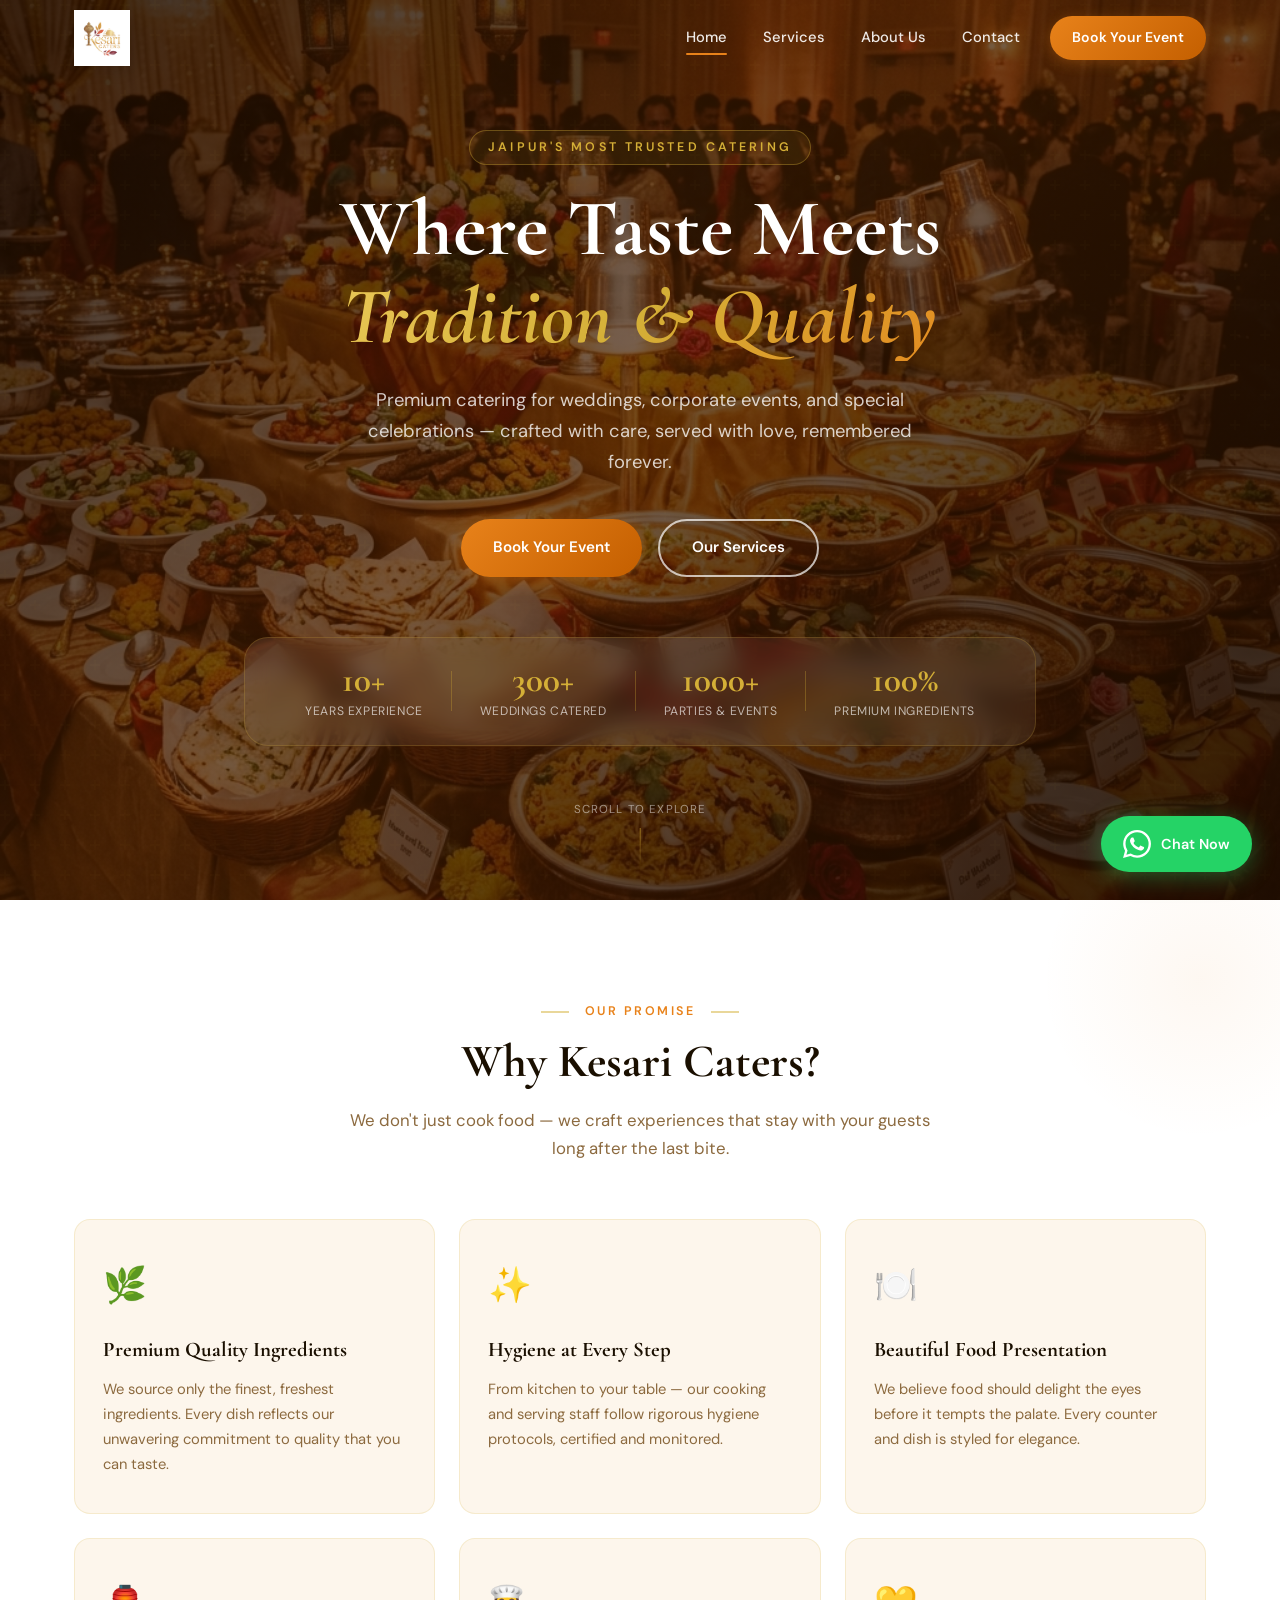
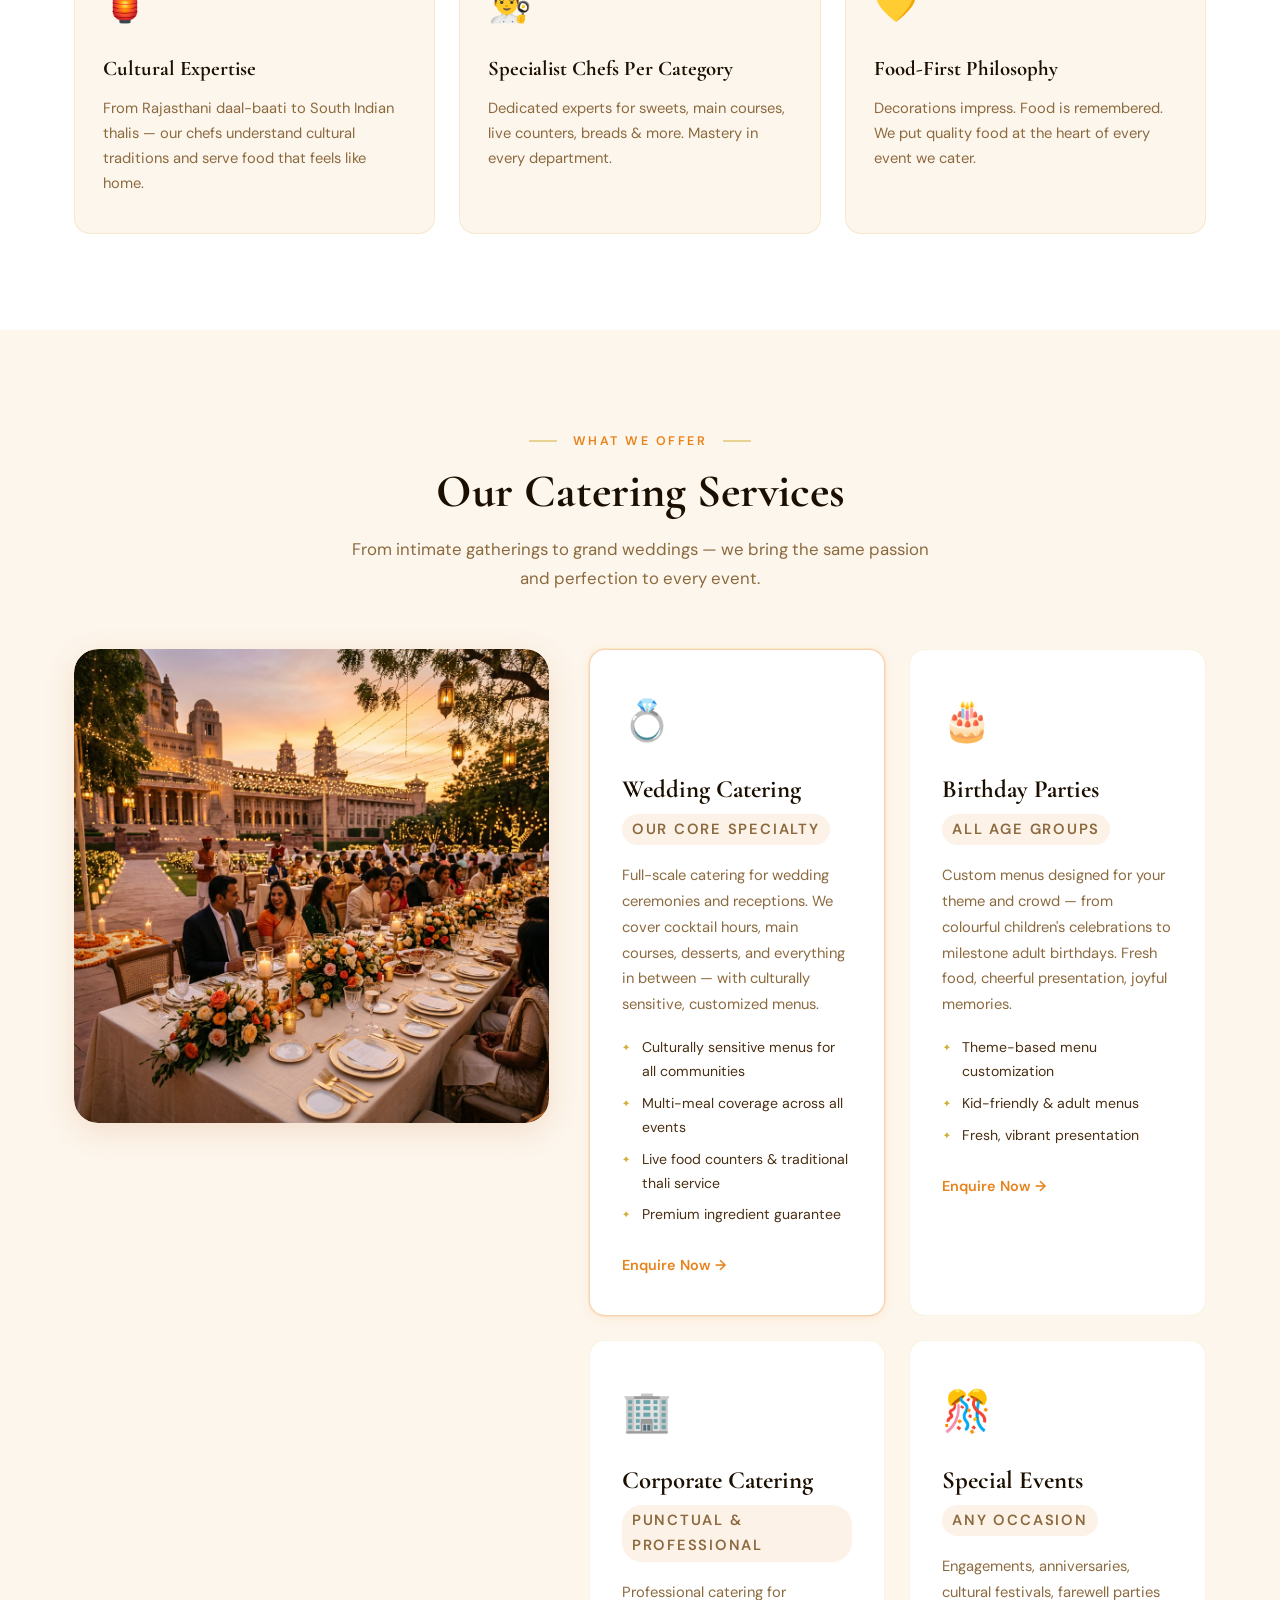
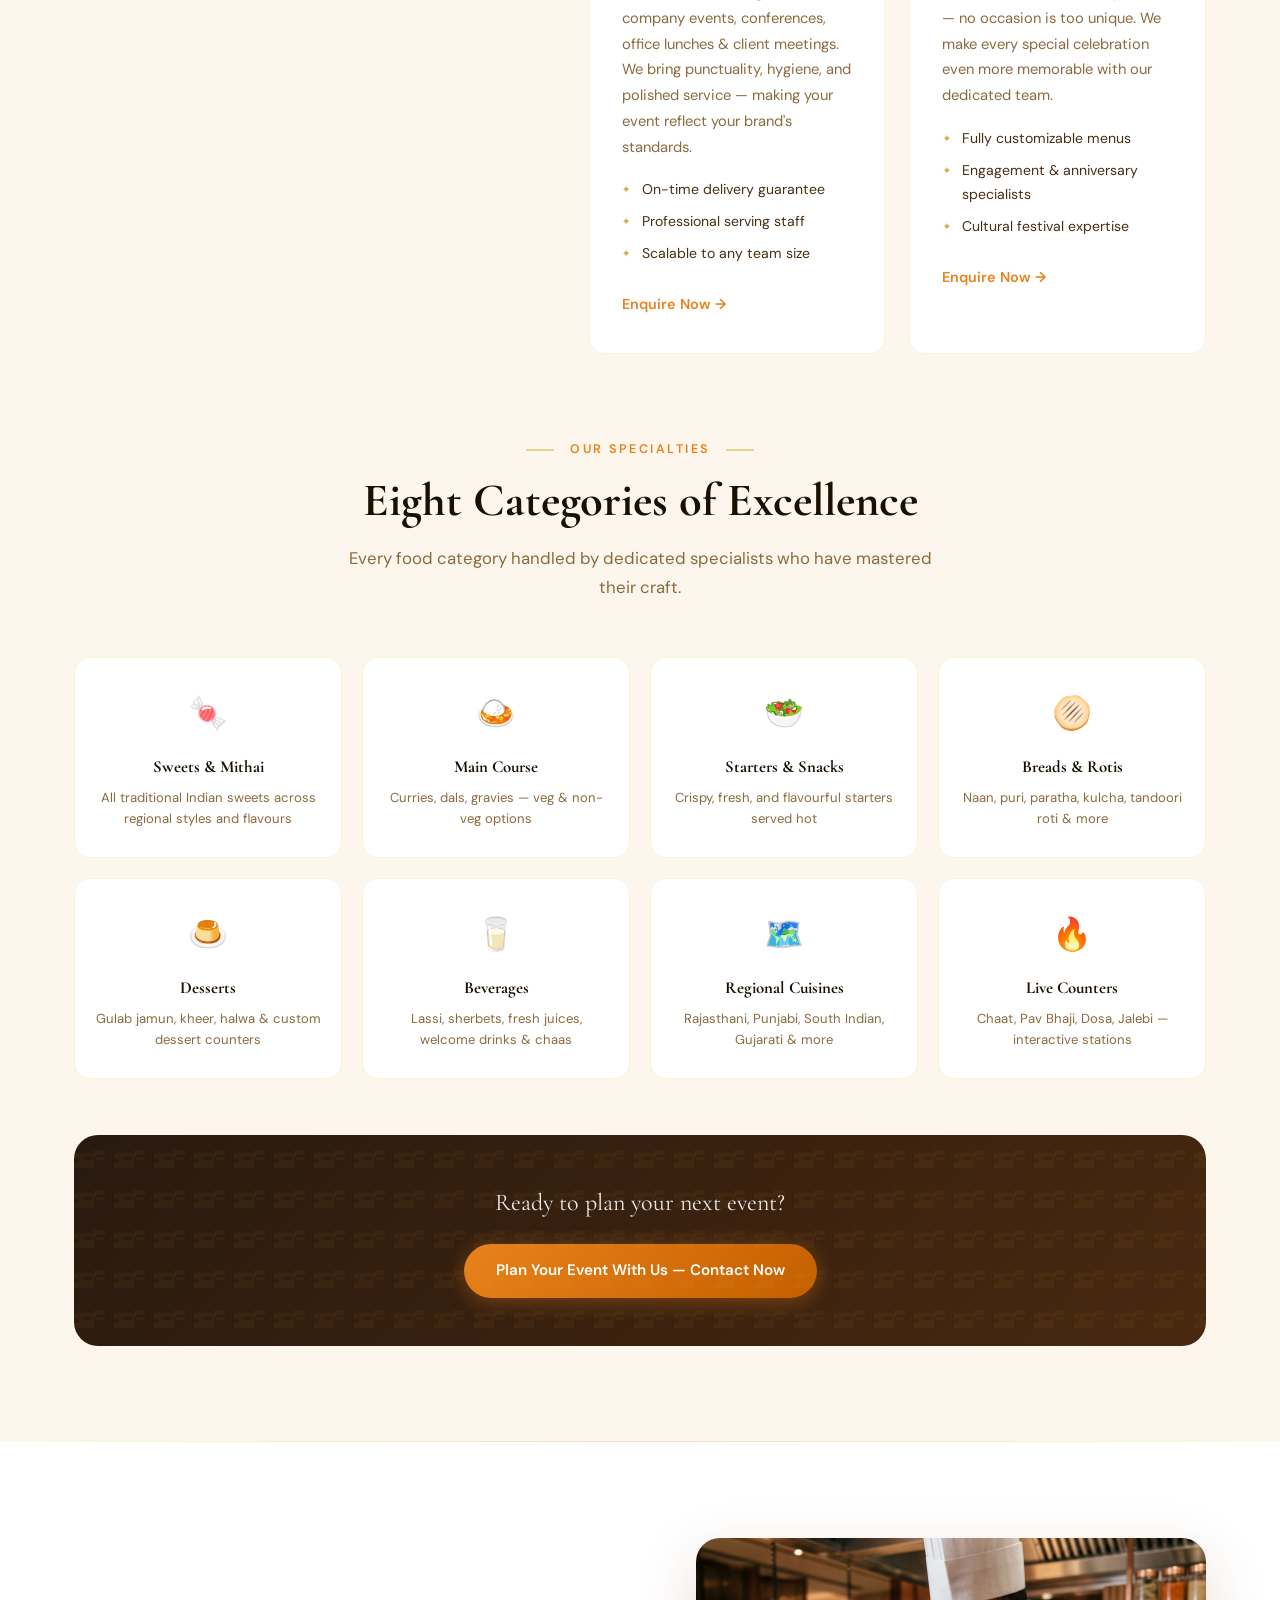
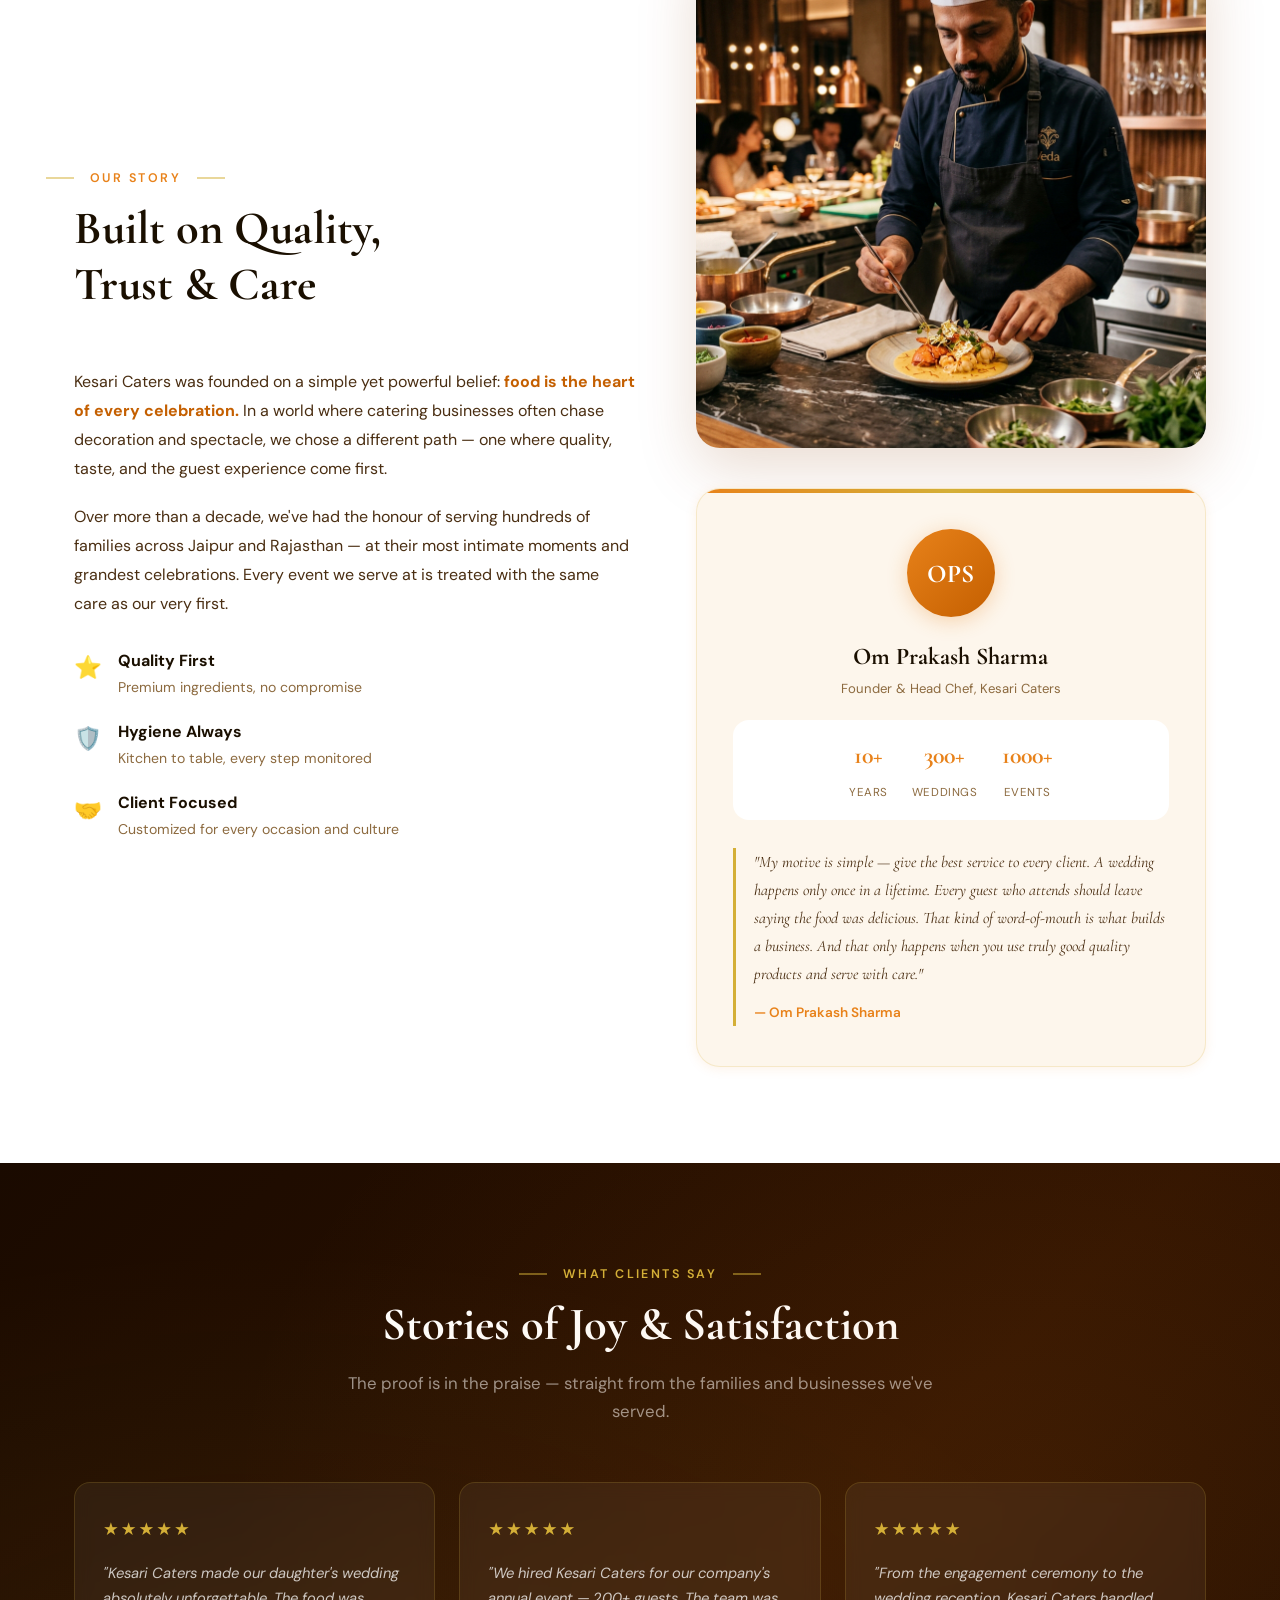
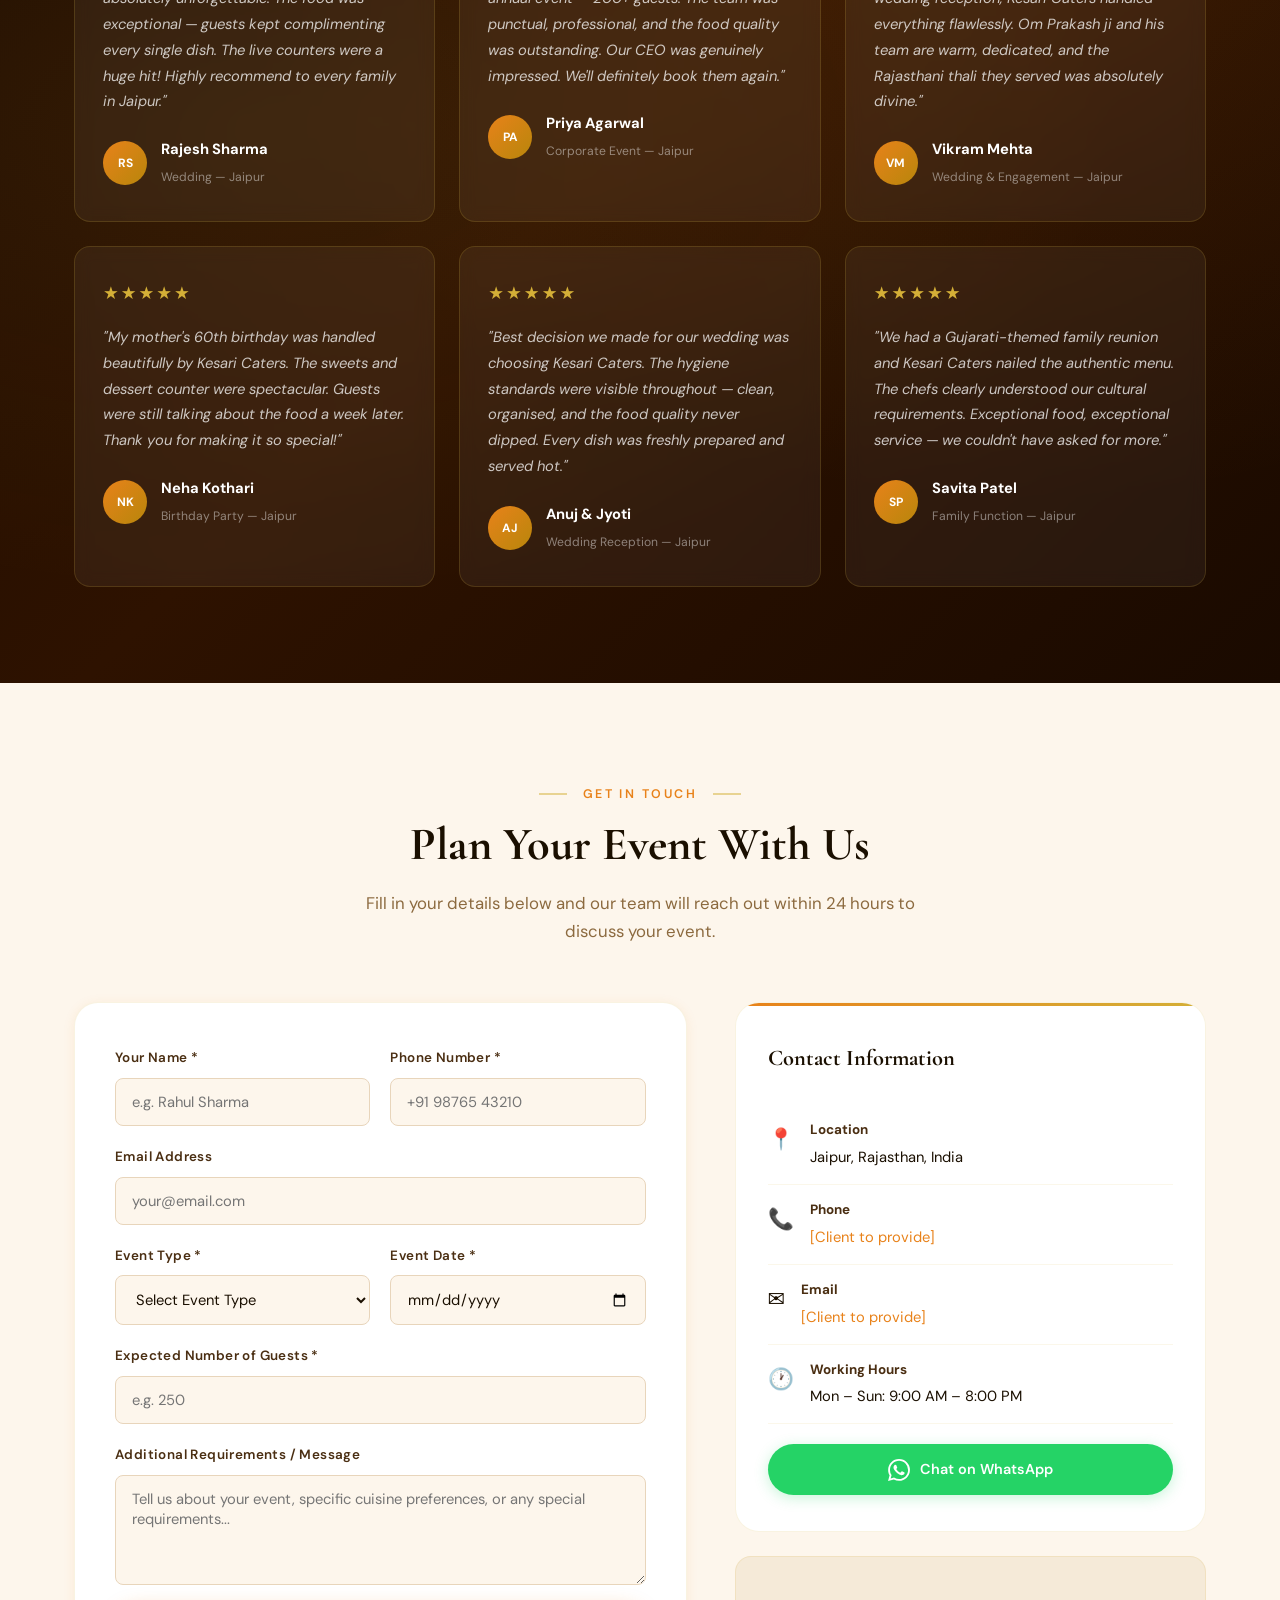
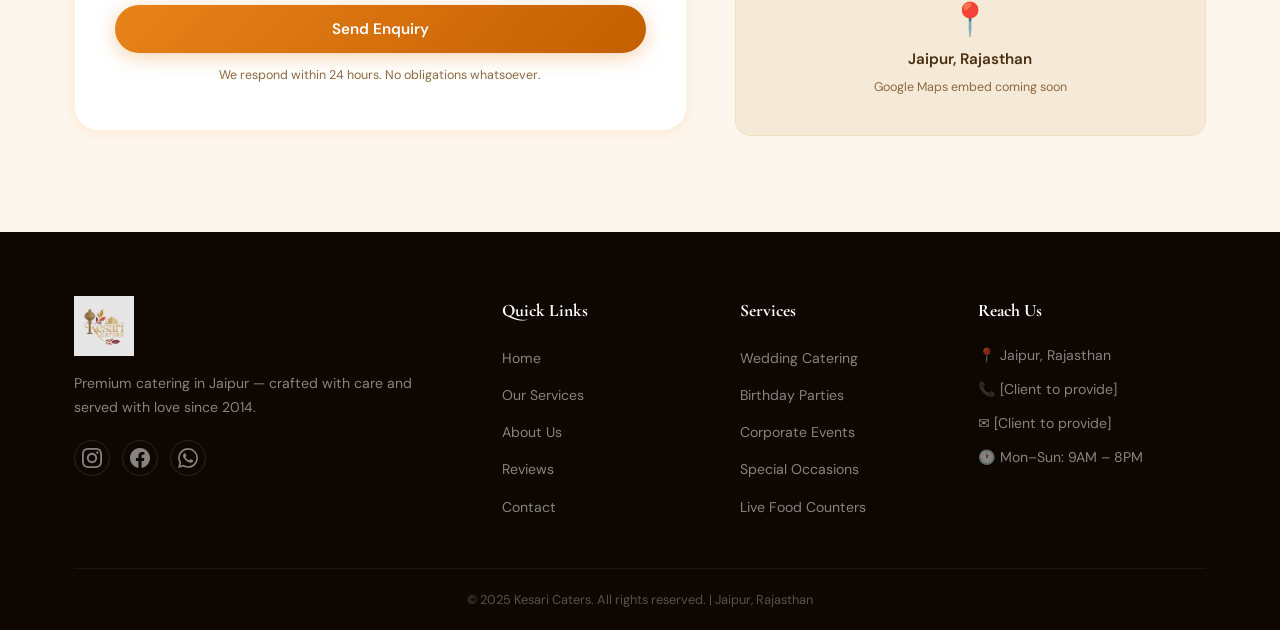
==== index.html @ 364f1389 "Initial commit of Kesari Caters website" ====
<!DOCTYPE html>
<html lang="en">
<head>
  <meta charset="UTF-8" />
  <meta name="viewport" content="width=device-width, initial-scale=1.0" />
  <title>Kesari Caters | Premium Catering in Jaipur, Rajasthan</title>
  <meta name="description" content="Kesari Caters is Jaipur's premier catering service for weddings, corporate events, birthday parties & special occasions. 10+ years, 300+ weddings, 1000+ events." />
  <meta name="keywords" content="catering Jaipur, wedding catering Jaipur, Kesari Caters, Rajasthan caterers, event catering, birthday party catering" />
  <link rel="preconnect" href="https://fonts.googleapis.com" />
  <link rel="preconnect" href="https://fonts.gstatic.com" crossorigin />
  <link href="https://fonts.googleapis.com/css2?family=Cormorant+Garamond:ital,wght@0,400;0,500;0,600;0,700;1,400;1,600&family=DM+Sans:wght@300;400;500;600&display=swap" rel="stylesheet" />
  <link rel="stylesheet" href="style.css" />
</head>
<body>

  <!-- ===== NAVBAR ===== -->
  <header class="navbar" id="navbar">
    <div class="nav-container">
      <a href="#home" class="nav-logo">
        <img src="logo.jpeg" alt="Kesari Caters Logo" class="logo-img" />
      </a>
      <nav class="nav-links" id="nav-links">
        <a href="#home" class="nav-link active">Home</a>
        <a href="#services" class="nav-link">Services</a>
        <a href="#about" class="nav-link">About Us</a>
        <a href="#contact" class="nav-link">Contact</a>
        <a href="#contact" class="nav-cta-btn">Book Your Event</a>
      </nav>
      <button class="hamburger" id="hamburger" aria-label="Toggle menu">
        <span></span><span></span><span></span>
      </button>
    </div>
  </header>

  <!-- ===== HERO SECTION ===== -->
  <section class="hero" id="home">
    <div class="hero-bg-overlay"></div>
    <div class="hero-particles" id="particles"></div>
    <div class="hero-content">
      <p class="hero-pre-title">Jaipur's Most Trusted Catering</p>
      <h1 class="hero-title">Where Taste Meets<br /><em>Tradition & Quality</em></h1>
      <p class="hero-subtitle">
        Premium catering for weddings, corporate events, and special celebrations —
        crafted with care, served with love, remembered forever.
      </p>
      <div class="hero-actions">
        <a href="#contact" class="btn btn-primary" id="hero-book-btn">Book Your Event</a>
        <a href="#services" class="btn btn-secondary" id="hero-services-btn">Our Services</a>
      </div>
      <div class="hero-stats">
        <div class="stat-item">
          <span class="stat-number">10+</span>
          <span class="stat-label">Years Experience</span>
        </div>
        <div class="stat-divider"></div>
        <div class="stat-item">
          <span class="stat-number">300+</span>
          <span class="stat-label">Weddings Catered</span>
        </div>
        <div class="stat-divider"></div>
        <div class="stat-item">
          <span class="stat-number">1000+</span>
          <span class="stat-label">Parties & Events</span>
        </div>
        <div class="stat-divider"></div>
        <div class="stat-item">
          <span class="stat-number">100%</span>
          <span class="stat-label">Premium Ingredients</span>
        </div>
      </div>
    </div>
    <div class="hero-scroll-indicator">
      <span>Scroll to explore</span>
      <div class="scroll-line"></div>
    </div>
  </section>

  <!-- ===== WHY CHOOSE US ===== -->
  <section class="why-us section-padding" id="why-us">
    <div class="container">
      <div class="section-header">
        <p class="section-pre-label">Our Promise</p>
        <h2 class="section-title">Why Kesari Caters?</h2>
        <p class="section-subtitle">We don't just cook food — we craft experiences that stay with your guests long after the last bite.</p>
      </div>
      <div class="why-grid">
        <div class="why-card" data-delay="0">
          <div class="why-icon">🌿</div>
          <h3>Premium Quality Ingredients</h3>
          <p>We source only the finest, freshest ingredients. Every dish reflects our unwavering commitment to quality that you can taste.</p>
        </div>
        <div class="why-card" data-delay="100">
          <div class="why-icon">✨</div>
          <h3>Hygiene at Every Step</h3>
          <p>From kitchen to your table — our cooking and serving staff follow rigorous hygiene protocols, certified and monitored.</p>
        </div>
        <div class="why-card" data-delay="200">
          <div class="why-icon">🍽️</div>
          <h3>Beautiful Food Presentation</h3>
          <p>We believe food should delight the eyes before it tempts the palate. Every counter and dish is styled for elegance.</p>
        </div>
        <div class="why-card" data-delay="300">
          <div class="why-icon">🏮</div>
          <h3>Cultural Expertise</h3>
          <p>From Rajasthani daal-baati to South Indian thalis — our chefs understand cultural traditions and serve food that feels like home.</p>
        </div>
        <div class="why-card" data-delay="400">
          <div class="why-icon">👨‍🍳</div>
          <h3>Specialist Chefs Per Category</h3>
          <p>Dedicated experts for sweets, main courses, live counters, breads & more. Mastery in every department.</p>
        </div>
        <div class="why-card" data-delay="500">
          <div class="why-icon">💛</div>
          <h3>Food-First Philosophy</h3>
          <p>Decorations impress. Food is remembered. We put quality food at the heart of every event we cater.</p>
        </div>
      </div>
    </div>
  </section>

  <!-- ===== SERVICES ===== -->
  <section class="services section-padding" id="services">
    <div class="container">
      <div class="section-header">
        <p class="section-pre-label">What We Offer</p>
        <h2 class="section-title">Our Catering Services</h2>
        <p class="section-subtitle">From intimate gatherings to grand weddings — we bring the same passion and perfection to every event.</p>
      </div>

      <div class="services-wrapper">
        <div class="services-image">
           <img src="wedding-setup.png" alt="Luxurious wedding catering setup" class="feature-img" />
        </div>
        <div class="services-grid">
          <div class="service-card featured" id="service-wedding">
            <div class="service-card-inner">
              <div class="service-emoji">💍</div>
              <h3>Wedding Catering</h3>
              <p class="service-tag">Our Core Specialty</p>
              <p>Full-scale catering for wedding ceremonies and receptions. We cover cocktail hours, main courses, desserts, and everything in between — with culturally sensitive, customized menus.</p>
              <ul class="service-highlights">
                <li>Culturally sensitive menus for all communities</li>
                <li>Multi-meal coverage across all events</li>
                <li>Live food counters & traditional thali service</li>
                <li>Premium ingredient guarantee</li>
              </ul>
              <a href="#contact" class="service-cta-link">Enquire Now →</a>
            </div>
          </div>

          <div class="service-card" id="service-birthday">
            <div class="service-card-inner">
              <div class="service-emoji">🎂</div>
              <h3>Birthday Parties</h3>
              <p class="service-tag">All Age Groups</p>
              <p>Custom menus designed for your theme and crowd — from colourful children's celebrations to milestone adult birthdays. Fresh food, cheerful presentation, joyful memories.</p>
              <ul class="service-highlights">
                <li>Theme-based menu customization</li>
                <li>Kid-friendly & adult menus</li>
                <li>Fresh, vibrant presentation</li>
              </ul>
              <a href="#contact" class="service-cta-link">Enquire Now →</a>
            </div>
          </div>

          <div class="service-card" id="service-corporate">
            <div class="service-card-inner">
              <div class="service-emoji">🏢</div>
              <h3>Corporate Catering</h3>
              <p class="service-tag">Punctual & Professional</p>
              <p>Professional catering for company events, conferences, office lunches & client meetings. We bring punctuality, hygiene, and polished service — making your event reflect your brand's standards.</p>
              <ul class="service-highlights">
                <li>On-time delivery guarantee</li>
                <li>Professional serving staff</li>
                <li>Scalable to any team size</li>
              </ul>
              <a href="#contact" class="service-cta-link">Enquire Now →</a>
            </div>
          </div>

          <div class="service-card" id="service-special">
            <div class="service-card-inner">
              <div class="service-emoji">🎊</div>
              <h3>Special Events</h3>
              <p class="service-tag">Any Occasion</p>
              <p>Engagements, anniversaries, cultural festivals, farewell parties — no occasion is too unique. We make every special celebration even more memorable with our dedicated team.</p>
              <ul class="service-highlights">
                <li>Fully customizable menus</li>
                <li>Engagement & anniversary specialists</li>
                <li>Cultural festival expertise</li>
              </ul>
              <a href="#contact" class="service-cta-link">Enquire Now →</a>
            </div>
          </div>
        </div>
      </div>

      <!-- Food Categories -->
      <div class="food-categories-section">
        <div class="section-header" style="margin-top: 5rem;">
          <p class="section-pre-label">Our Specialties</p>
          <h2 class="section-title">Eight Categories of Excellence</h2>
          <p class="section-subtitle">Every food category handled by dedicated specialists who have mastered their craft.</p>
        </div>
        <div class="food-grid">
          <div class="food-card" id="food-sweets">
            <div class="food-icon">🍬</div>
            <h4>Sweets & Mithai</h4>
            <p>All traditional Indian sweets across regional styles and flavours</p>
          </div>
          <div class="food-card" id="food-maincourse">
            <div class="food-icon">🍛</div>
            <h4>Main Course</h4>
            <p>Curries, dals, gravies — veg & non-veg options</p>
          </div>
          <div class="food-card" id="food-starters">
            <div class="food-icon">🥗</div>
            <h4>Starters & Snacks</h4>
            <p>Crispy, fresh, and flavourful starters served hot</p>
          </div>
          <div class="food-card" id="food-breads">
            <div class="food-icon">🫓</div>
            <h4>Breads & Rotis</h4>
            <p>Naan, puri, paratha, kulcha, tandoori roti & more</p>
          </div>
          <div class="food-card" id="food-desserts">
            <div class="food-icon">🍮</div>
            <h4>Desserts</h4>
            <p>Gulab jamun, kheer, halwa & custom dessert counters</p>
          </div>
          <div class="food-card" id="food-beverages">
            <div class="food-icon">🥛</div>
            <h4>Beverages</h4>
            <p>Lassi, sherbets, fresh juices, welcome drinks & chaas</p>
          </div>
          <div class="food-card" id="food-regional">
            <div class="food-icon">🗺️</div>
            <h4>Regional Cuisines</h4>
            <p>Rajasthani, Punjabi, South Indian, Gujarati & more</p>
          </div>
          <div class="food-card" id="food-live">
            <div class="food-icon">🔥</div>
            <h4>Live Counters</h4>
            <p>Chaat, Pav Bhaji, Dosa, Jalebi — interactive stations</p>
          </div>
        </div>
      </div>

      <div class="services-bottom-cta">
        <p>Ready to plan your next event?</p>
        <a href="#contact" class="btn btn-primary" id="services-contact-btn">Plan Your Event With Us — Contact Now</a>
      </div>
    </div>
  </section>

  <!-- ===== ABOUT ===== -->
  <section class="about section-padding" id="about">
    <div class="container">
      <div class="about-layout">
        <div class="about-left">
          <div class="section-header left-aligned">
            <p class="section-pre-label">Our Story</p>
            <h2 class="section-title">Built on Quality,<br />Trust & Care</h2>
          </div>
          <div class="about-image-mobile">
             <img src="chef-action.png" alt="Chef preparing luxury dish" class="feature-img" />
          </div>
          <p class="about-text">
            Kesari Caters was founded on a simple yet powerful belief: <strong>food is the heart of every celebration.</strong>
            In a world where catering businesses often chase decoration and spectacle, we chose a different path — one where quality, taste,
            and the guest experience come first.
          </p>
          <p class="about-text">
            Over more than a decade, we've had the honour of serving hundreds of families across Jaipur and Rajasthan —
            at their most intimate moments and grandest celebrations. Every event we serve at is treated with the same care
            as our very first.
          </p>
          <div class="about-values">
            <div class="value-item">
              <span class="value-icon">⭐</span>
              <div>
                <strong>Quality First</strong>
                <p>Premium ingredients, no compromise</p>
              </div>
            </div>
            <div class="value-item">
              <span class="value-icon">🛡️</span>
              <div>
                <strong>Hygiene Always</strong>
                <p>Kitchen to table, every step monitored</p>
              </div>
            </div>
            <div class="value-item">
              <span class="value-icon">🤝</span>
              <div>
                <strong>Client Focused</strong>
                <p>Customized for every occasion and culture</p>
              </div>
            </div>
          </div>
        </div>
        <div class="about-right">
          <div class="about-hero-image">
             <img src="chef-action.png" alt="Chef in action preparing a dish" class="feature-img shadow-img" />
          </div>
          <div class="founder-card">
            <div class="founder-avatar">
              <div class="founder-initials">OPS</div>
            </div>
            <div class="founder-details">
              <h3 class="founder-name">Om Prakash Sharma</h3>
              <p class="founder-title">Founder & Head Chef, Kesari Caters</p>
              <div class="founder-stats">
                <div class="f-stat">
                  <span class="f-number">10+</span>
                  <span class="f-label">Years</span>
                </div>
                <div class="f-stat">
                  <span class="f-number">300+</span>
                  <span class="f-label">Weddings</span>
                </div>
                <div class="f-stat">
                  <span class="f-number">1000+</span>
                  <span class="f-label">Events</span>
                </div>
              </div>
            </div>
            <blockquote class="founder-quote">
              <p>"My motive is simple — give the best service to every client. A wedding happens only once in a lifetime. Every guest who attends should leave saying the food was delicious. That kind of word-of-mouth is what builds a business. And that only happens when you use truly good quality products and serve with care."</p>
              <cite>— Om Prakash Sharma</cite>
            </blockquote>
          </div>
        </div>
      </div>
    </div>
  </section>

  <!-- ===== TESTIMONIALS ===== -->
  <section class="testimonials section-padding" id="testimonials">
    <div class="container">
      <div class="section-header">
        <p class="section-pre-label">What Clients Say</p>
        <h2 class="section-title">Stories of Joy & Satisfaction</h2>
        <p class="section-subtitle">The proof is in the praise — straight from the families and businesses we've served.</p>
      </div>
      <div class="testimonials-grid">
        <div class="testimonial-card" id="review-1">
          <div class="stars">★★★★★</div>
          <p class="review-text">"Kesari Caters made our daughter's wedding absolutely unforgettable. The food was exceptional — guests kept complimenting every single dish. The live counters were a huge hit! Highly recommend to every family in Jaipur."</p>
          <div class="reviewer">
            <div class="reviewer-avatar">RS</div>
            <div>
              <strong>Rajesh Sharma</strong>
              <span>Wedding — Jaipur</span>
            </div>
          </div>
        </div>
        <div class="testimonial-card" id="review-2">
          <div class="stars">★★★★★</div>
          <p class="review-text">"We hired Kesari Caters for our company's annual event — 200+ guests. The team was punctual, professional, and the food quality was outstanding. Our CEO was genuinely impressed. We'll definitely book them again."</p>
          <div class="reviewer">
            <div class="reviewer-avatar">PA</div>
            <div>
              <strong>Priya Agarwal</strong>
              <span>Corporate Event — Jaipur</span>
            </div>
          </div>
        </div>
        <div class="testimonial-card" id="review-3">
          <div class="stars">★★★★★</div>
          <p class="review-text">"From the engagement ceremony to the wedding reception, Kesari Caters handled everything flawlessly. Om Prakash ji and his team are warm, dedicated, and the Rajasthani thali they served was absolutely divine."</p>
          <div class="reviewer">
            <div class="reviewer-avatar">VM</div>
            <div>
              <strong>Vikram Mehta</strong>
              <span>Wedding & Engagement — Jaipur</span>
            </div>
          </div>
        </div>
        <div class="testimonial-card" id="review-4">
          <div class="stars">★★★★★</div>
          <p class="review-text">"My mother's 60th birthday was handled beautifully by Kesari Caters. The sweets and dessert counter were spectacular. Guests were still talking about the food a week later. Thank you for making it so special!"</p>
          <div class="reviewer">
            <div class="reviewer-avatar">NK</div>
            <div>
              <strong>Neha Kothari</strong>
              <span>Birthday Party — Jaipur</span>
            </div>
          </div>
        </div>
        <div class="testimonial-card" id="review-5">
          <div class="stars">★★★★★</div>
          <p class="review-text">"Best decision we made for our wedding was choosing Kesari Caters. The hygiene standards were visible throughout — clean, organised, and the food quality never dipped. Every dish was freshly prepared and served hot."</p>
          <div class="reviewer">
            <div class="reviewer-avatar">AJ</div>
            <div>
              <strong>Anuj & Jyoti</strong>
              <span>Wedding Reception — Jaipur</span>
            </div>
          </div>
        </div>
        <div class="testimonial-card" id="review-6">
          <div class="stars">★★★★★</div>
          <p class="review-text">"We had a Gujarati-themed family reunion and Kesari Caters nailed the authentic menu. The chefs clearly understood our cultural requirements. Exceptional food, exceptional service — we couldn't have asked for more."</p>
          <div class="reviewer">
            <div class="reviewer-avatar">SP</div>
            <div>
              <strong>Savita Patel</strong>
              <span>Family Function — Jaipur</span>
            </div>
          </div>
        </div>
      </div>
    </div>
  </section>

  <!-- ===== CONTACT ===== -->
  <section class="contact section-padding" id="contact">
    <div class="container">
      <div class="section-header">
        <p class="section-pre-label">Get In Touch</p>
        <h2 class="section-title">Plan Your Event With Us</h2>
        <p class="section-subtitle">Fill in your details below and our team will reach out within 24 hours to discuss your event.</p>
      </div>
      <div class="contact-layout">
        <div class="contact-form-wrap">
          <form class="contact-form" id="enquiry-form" novalidate>
            <div class="form-row">
              <div class="form-group">
                <label for="name">Your Name *</label>
                <input type="text" id="name" name="name" placeholder="e.g. Rahul Sharma" required />
              </div>
              <div class="form-group">
                <label for="phone">Phone Number *</label>
                <input type="tel" id="phone" name="phone" placeholder="+91 98765 43210" required />
              </div>
            </div>
            <div class="form-group">
              <label for="email">Email Address</label>
              <input type="email" id="email" name="email" placeholder="your@email.com" />
            </div>
            <div class="form-row">
              <div class="form-group">
                <label for="event-type">Event Type *</label>
                <select id="event-type" name="event_type" required>
                  <option value="" disabled selected>Select Event Type</option>
                  <option value="wedding">Wedding</option>
                  <option value="birthday">Birthday Party</option>
                  <option value="corporate">Corporate Event</option>
                  <option value="engagement">Engagement Ceremony</option>
                  <option value="anniversary">Anniversary</option>
                  <option value="festival">Cultural / Festival Event</option>
                  <option value="other">Other Special Event</option>
                </select>
              </div>
              <div class="form-group">
                <label for="event-date">Event Date *</label>
                <input type="date" id="event-date" name="event_date" required />
              </div>
            </div>
            <div class="form-group">
              <label for="guests">Expected Number of Guests *</label>
              <input type="number" id="guests" name="guests" placeholder="e.g. 250" min="1" required />
            </div>
            <div class="form-group">
              <label for="message">Additional Requirements / Message</label>
              <textarea id="message" name="message" rows="4" placeholder="Tell us about your event, specific cuisine preferences, or any special requirements..."></textarea>
            </div>
            <button type="submit" class="btn btn-primary btn-full" id="submit-btn">
              <span class="btn-text">Send Enquiry</span>
              <span class="btn-loader" style="display:none;">Sending...</span>
            </button>
            <p class="form-note">We respond within 24 hours. No obligations whatsoever.</p>
            <div class="form-success" id="form-success" style="display:none;">
              ✅ Thank you! Your enquiry has been received. We'll be in touch soon.
            </div>
          </form>
        </div>
        <div class="contact-info-wrap">
          <div class="contact-info-card">
            <h3>Contact Information</h3>
            <div class="contact-detail" id="contact-location">
              <span class="contact-icon">📍</span>
              <div>
                <strong>Location</strong>
                <p>Jaipur, Rajasthan, India</p>
              </div>
            </div>
            <div class="contact-detail" id="contact-phone">
              <span class="contact-icon">📞</span>
              <div>
                <strong>Phone</strong>
                <p><a href="tel:+919876543210">[Client to provide]</a></p>
              </div>
            </div>
            <div class="contact-detail" id="contact-email">
              <span class="contact-icon">✉️</span>
              <div>
                <strong>Email</strong>
                <p><a href="mailto:info@kesaricaters.com">[Client to provide]</a></p>
              </div>
            </div>
            <div class="contact-detail" id="contact-hours">
              <span class="contact-icon">🕐</span>
              <div>
                <strong>Working Hours</strong>
                <p>Mon – Sun: 9:00 AM – 8:00 PM</p>
              </div>
            </div>
            <div class="contact-whatsapp">
              <a href="https://wa.me/919876543210" target="_blank" rel="noopener" class="whatsapp-btn" id="whatsapp-contact-btn">
                <svg viewBox="0 0 24 24" fill="currentColor" width="22" height="22"><path d="M17.472 14.382c-.297-.149-1.758-.867-2.03-.967-.273-.099-.471-.148-.67.15-.197.297-.767.966-.94 1.164-.173.199-.347.223-.644.075-.297-.15-1.255-.463-2.39-1.475-.883-.788-1.48-1.761-1.653-2.059-.173-.297-.018-.458.13-.606.134-.133.298-.347.446-.52.149-.174.198-.298.298-.497.099-.198.05-.371-.025-.52-.075-.149-.669-1.612-.916-2.207-.242-.579-.487-.5-.669-.51-.173-.008-.371-.01-.57-.01-.198 0-.52.074-.792.372-.272.297-1.04 1.016-1.04 2.479 0 1.462 1.065 2.875 1.213 3.074.149.198 2.096 3.2 5.077 4.487.709.306 1.262.489 1.694.625.712.227 1.36.195 1.871.118.571-.085 1.758-.719 2.006-1.413.248-.694.248-1.289.173-1.413-.074-.124-.272-.198-.57-.347m-5.421 7.403h-.004a9.87 9.87 0 01-5.031-1.378l-.361-.214-3.741.982.998-3.648-.235-.374a9.86 9.86 0 01-1.51-5.26c.001-5.45 4.436-9.884 9.888-9.884 2.64 0 5.122 1.03 6.988 2.898a9.825 9.825 0 012.893 6.994c-.003 5.45-4.437 9.884-9.885 9.884m8.413-18.297A11.815 11.815 0 0012.05 0C5.495 0 .16 5.335.157 11.892c0 2.096.547 4.142 1.588 5.945L.057 24l6.305-1.654a11.882 11.882 0 005.683 1.448h.005c6.554 0 11.89-5.335 11.893-11.893a11.821 11.821 0 00-3.48-8.413z"/></svg>
                Chat on WhatsApp
              </a>
            </div>
          </div>

          <div class="map-placeholder">
            <div class="map-inner">
              <span class="map-icon">📍</span>
              <p>Jaipur, Rajasthan</p>
              <small>Google Maps embed coming soon</small>
            </div>
          </div>
        </div>
      </div>
    </div>
  </section>

  <!-- ===== FOOTER ===== -->
  <footer class="footer">
    <div class="container">
      <div class="footer-top">
        <div class="footer-brand">
          <img src="logo.jpeg" alt="Kesari Caters" class="footer-logo" />
          <p>Premium catering in Jaipur — crafted with care and served with love since 2014.</p>
          <div class="footer-socials">
            <a href="#" aria-label="Instagram" class="social-link" id="footer-instagram">
              <svg viewBox="0 0 24 24" fill="currentColor" width="20" height="20"><path d="M12 2.163c3.204 0 3.584.012 4.85.07 3.252.148 4.771 1.691 4.919 4.919.058 1.265.069 1.645.069 4.849 0 3.205-.012 3.584-.069 4.849-.149 3.225-1.664 4.771-4.919 4.919-1.266.058-1.644.07-4.85.07-3.204 0-3.584-.012-4.849-.07-3.26-.149-4.771-1.699-4.919-4.92-.058-1.265-.07-1.644-.07-4.849 0-3.204.013-3.583.07-4.849.149-3.227 1.664-4.771 4.919-4.919 1.266-.057 1.645-.069 4.849-.069zm0-2.163c-3.259 0-3.667.014-4.947.072-4.358.2-6.78 2.618-6.98 6.98-.059 1.281-.073 1.689-.073 4.948 0 3.259.014 3.668.072 4.948.2 4.358 2.618 6.78 6.98 6.98 1.281.058 1.689.072 4.948.072 3.259 0 3.668-.014 4.948-.072 4.354-.2 6.782-2.618 6.979-6.98.059-1.28.073-1.689.073-4.948 0-3.259-.014-3.667-.072-4.947-.196-4.354-2.617-6.78-6.979-6.98-1.281-.059-1.69-.073-4.949-.073zm0 5.838c-3.403 0-6.162 2.759-6.162 6.162s2.759 6.163 6.162 6.163 6.162-2.759 6.162-6.163c0-3.403-2.759-6.162-6.162-6.162zm0 10.162c-2.209 0-4-1.79-4-4 0-2.209 1.791-4 4-4s4 1.791 4 4c0 2.21-1.791 4-4 4zm6.406-11.845c-.796 0-1.441.645-1.441 1.44s.645 1.44 1.441 1.44c.795 0 1.439-.645 1.439-1.44s-.644-1.44-1.439-1.44z"/></svg>
            </a>
            <a href="#" aria-label="Facebook" class="social-link" id="footer-facebook">
              <svg viewBox="0 0 24 24" fill="currentColor" width="20" height="20"><path d="M24 12.073c0-6.627-5.373-12-12-12s-12 5.373-12 12c0 5.99 4.388 10.954 10.125 11.854v-8.385H7.078v-3.47h3.047V9.43c0-3.007 1.792-4.669 4.533-4.669 1.312 0 2.686.235 2.686.235v2.953H15.83c-1.491 0-1.956.925-1.956 1.874v2.25h3.328l-.532 3.47h-2.796v8.385C19.612 23.027 24 18.062 24 12.073z"/></svg>
            </a>
            <a href="https://wa.me/919876543210" aria-label="WhatsApp" class="social-link" id="footer-whatsapp">
              <svg viewBox="0 0 24 24" fill="currentColor" width="20" height="20"><path d="M17.472 14.382c-.297-.149-1.758-.867-2.03-.967-.273-.099-.471-.148-.67.15-.197.297-.767.966-.94 1.164-.173.199-.347.223-.644.075-.297-.15-1.255-.463-2.39-1.475-.883-.788-1.48-1.761-1.653-2.059-.173-.297-.018-.458.13-.606.134-.133.298-.347.446-.52.149-.174.198-.298.298-.497.099-.198.05-.371-.025-.52-.075-.149-.669-1.612-.916-2.207-.242-.579-.487-.5-.669-.51-.173-.008-.371-.01-.57-.01-.198 0-.52.074-.792.372-.272.297-1.04 1.016-1.04 2.479 0 1.462 1.065 2.875 1.213 3.074.149.198 2.096 3.2 5.077 4.487.709.306 1.262.489 1.694.625.712.227 1.36.195 1.871.118.571-.085 1.758-.719 2.006-1.413.248-.694.248-1.289.173-1.413-.074-.124-.272-.198-.57-.347m-5.421 7.403h-.004a9.87 9.87 0 01-5.031-1.378l-.361-.214-3.741.982.998-3.648-.235-.374a9.86 9.86 0 01-1.51-5.26c.001-5.45 4.436-9.884 9.888-9.884 2.64 0 5.122 1.03 6.988 2.898a9.825 9.825 0 012.893 6.994c-.003 5.45-4.437 9.884-9.885 9.884m8.413-18.297A11.815 11.815 0 0012.05 0C5.495 0 .16 5.335.157 11.892c0 2.096.547 4.142 1.588 5.945L.057 24l6.305-1.654a11.882 11.882 0 005.683 1.448h.005c6.554 0 11.89-5.335 11.893-11.893a11.821 11.821 0 00-3.48-8.413z"/></svg>
            </a>
          </div>
        </div>
        <div class="footer-links">
          <h4>Quick Links</h4>
          <ul>
            <li><a href="#home">Home</a></li>
            <li><a href="#services">Our Services</a></li>
            <li><a href="#about">About Us</a></li>
            <li><a href="#testimonials">Reviews</a></li>
            <li><a href="#contact">Contact</a></li>
          </ul>
        </div>
        <div class="footer-links">
          <h4>Services</h4>
          <ul>
            <li><a href="#services">Wedding Catering</a></li>
            <li><a href="#services">Birthday Parties</a></li>
            <li><a href="#services">Corporate Events</a></li>
            <li><a href="#services">Special Occasions</a></li>
            <li><a href="#services">Live Food Counters</a></li>
          </ul>
        </div>
        <div class="footer-contact-col">
          <h4>Reach Us</h4>
          <p>📍 Jaipur, Rajasthan</p>
          <p>📞 [Client to provide]</p>
          <p>✉️ [Client to provide]</p>
          <p>🕐 Mon–Sun: 9AM – 8PM</p>
        </div>
      </div>
      <div class="footer-bottom">
        <p>© 2025 Kesari Caters. All rights reserved. | Jaipur, Rajasthan</p>
      </div>
    </div>
  </footer>

  <!-- WhatsApp Floating Button -->
  <a href="https://wa.me/919876543210" target="_blank" rel="noopener" class="whatsapp-float" id="whatsapp-float" aria-label="Chat on WhatsApp">
    <svg viewBox="0 0 24 24" fill="currentColor" width="28" height="28"><path d="M17.472 14.382c-.297-.149-1.758-.867-2.03-.967-.273-.099-.471-.148-.67.15-.197.297-.767.966-.94 1.164-.173.199-.347.223-.644.075-.297-.15-1.255-.463-2.39-1.475-.883-.788-1.48-1.761-1.653-2.059-.173-.297-.018-.458.13-.606.134-.133.298-.347.446-.52.149-.174.198-.298.298-.497.099-.198.05-.371-.025-.52-.075-.149-.669-1.612-.916-2.207-.242-.579-.487-.5-.669-.51-.173-.008-.371-.01-.57-.01-.198 0-.52.074-.792.372-.272.297-1.04 1.016-1.04 2.479 0 1.462 1.065 2.875 1.213 3.074.149.198 2.096 3.2 5.077 4.487.709.306 1.262.489 1.694.625.712.227 1.36.195 1.871.118.571-.085 1.758-.719 2.006-1.413.248-.694.248-1.289.173-1.413-.074-.124-.272-.198-.57-.347m-5.421 7.403h-.004a9.87 9.87 0 01-5.031-1.378l-.361-.214-3.741.982.998-3.648-.235-.374a9.86 9.86 0 01-1.51-5.26c.001-5.45 4.436-9.884 9.888-9.884 2.64 0 5.122 1.03 6.988 2.898a9.825 9.825 0 012.893 6.994c-.003 5.45-4.437 9.884-9.885 9.884m8.413-18.297A11.815 11.815 0 0012.05 0C5.495 0 .16 5.335.157 11.892c0 2.096.547 4.142 1.588 5.945L.057 24l6.305-1.654a11.882 11.882 0 005.683 1.448h.005c6.554 0 11.89-5.335 11.893-11.893a11.821 11.821 0 00-3.48-8.413z"/></svg>
    <span class="whatsapp-label">Chat Now</span>
  </a>

  <script src="script.js"></script>
</body>
</html>
---- style.css ----
/* ===========================
   KESARI CATERS — STYLESHEET
   =========================== */

/* --- Reset & Base --- */
*, *::before, *::after { box-sizing: border-box; margin: 0; padding: 0; }

:root {
  --saffron:       #E8821A;
  --saffron-dark:  #C45F00;
  --gold:          #D4AF37;
  --gold-dark:     #B8860B;
  --gold-light:    #F0D060;
  --cream:         #FDF6EC;
  --cream-dark:    #F5EAD8;
  --brown:         #6B3A1F;
  --brown-light:   #9B5925;
  --text-dark:     #1A0F00;
  --text-mid:      #4A2E12;
  --text-light:    #8C6A3F;
  --white:         #FFFFFF;
  --shadow-sm:     0 2px 12px rgba(232,130,26,0.10);
  --shadow-md:     0 8px 32px rgba(180,80,0,0.14);
  --shadow-lg:     0 20px 60px rgba(140,60,0,0.18);
  --radius-sm:     8px;
  --radius-md:     16px;
  --radius-lg:     24px;
  --radius-xl:     40px;
  --transition:    0.35s cubic-bezier(0.4,0,0.2,1);
  --font-display:  'Cormorant Garamond', Georgia, serif;
  --font-body:     'DM Sans', system-ui, sans-serif;
  --nav-height:    76px;
}

html { scroll-behavior: smooth; font-size: 16px; }

body {
  font-family: var(--font-body);
  background-color: var(--cream);
  color: var(--text-dark);
  line-height: 1.7;
  overflow-x: hidden;
}

img { display: block; max-width: 100%; }
a { text-decoration: none; color: inherit; }
ul { list-style: none; }

.container {
  max-width: 1180px;
  margin: 0 auto;
  padding: 0 24px;
}

.section-padding { padding: 96px 0; }

/* ===========================
   SECTION HEADERS
   =========================== */
.section-header { text-align: center; margin-bottom: 56px; }
.section-header.left-aligned { text-align: left; }

.section-pre-label {
  display: inline-block;
  font-family: var(--font-body);
  font-size: 0.78rem;
  font-weight: 600;
  letter-spacing: 0.2em;
  text-transform: uppercase;
  color: var(--saffron);
  margin-bottom: 12px;
  position: relative;
  padding: 0 16px;
}
.section-pre-label::before,
.section-pre-label::after {
  content: '';
  position: absolute;
  top: 50%;
  width: 28px;
  height: 1px;
  background: var(--gold);
  transform: translateY(-50%);
}
.section-pre-label::before { right: 100%; }
.section-pre-label::after  { left: 100%; }

.section-title {
  font-family: var(--font-display);
  font-size: clamp(2rem, 4vw, 2.9rem);
  font-weight: 700;
  color: var(--text-dark);
  line-height: 1.2;
  margin-bottom: 16px;
}
.section-title em { color: var(--saffron); font-style: italic; }

.section-subtitle {
  font-size: 1.05rem;
  color: var(--text-light);
  max-width: 600px;
  margin: 0 auto;
}

/* ===========================
   BUTTONS
   =========================== */
.btn {
  display: inline-flex;
  align-items: center;
  gap: 8px;
  padding: 14px 32px;
  border-radius: 50px;
  font-family: var(--font-body);
  font-size: 0.95rem;
  font-weight: 600;
  cursor: pointer;
  border: none;
  transition: var(--transition);
  white-space: nowrap;
}

.btn-primary {
  background: linear-gradient(135deg, var(--saffron), var(--saffron-dark));
  color: var(--white);
  box-shadow: 0 4px 20px rgba(232,130,26,0.35);
}
.btn-primary:hover {
  transform: translateY(-2px);
  box-shadow: 0 8px 28px rgba(232,130,26,0.45);
  background: linear-gradient(135deg, #f09230, var(--saffron));
}

.btn-secondary {
  background: transparent;
  color: var(--white);
  border: 2px solid rgba(255,255,255,0.7);
  backdrop-filter: blur(4px);
}
.btn-secondary:hover {
  background: rgba(255,255,255,0.15);
  border-color: var(--white);
  transform: translateY(-2px);
}

.btn-full { width: 100%; justify-content: center; }

/* ===========================
   NAVBAR
   =========================== */
.navbar {
  position: fixed;
  top: 0; left: 0; right: 0;
  z-index: 1000;
  height: var(--nav-height);
  background: rgba(253,246,236,0.0);
  transition: background 0.4s ease, box-shadow 0.4s ease;
}
.navbar.scrolled {
  background: rgba(253,246,236,0.97);
  box-shadow: 0 2px 20px rgba(180,80,0,0.1);
  backdrop-filter: blur(12px);
}

.nav-container {
  max-width: 1180px;
  margin: 0 auto;
  padding: 0 24px;
  height: 100%;
  display: flex;
  align-items: center;
  justify-content: space-between;
}

.nav-logo { display: flex; align-items: center; }
.logo-img {
  height: 56px;
  width: auto;
  object-fit: contain;
  filter: drop-shadow(0 2px 8px rgba(0,0,0,0.15));
  transition: transform var(--transition);
}
.logo-img:hover { transform: scale(1.04); }

.nav-links {
  display: flex;
  align-items: center;
  gap: 8px;
}

.nav-link {
  font-size: 0.92rem;
  font-weight: 500;
  color: var(--text-mid);
  padding: 8px 14px;
  border-radius: 8px;
  transition: var(--transition);
  position: relative;
}
.navbar:not(.scrolled) .nav-link { color: rgba(255,255,255,0.9); }
.nav-link::after {
  content: '';
  position: absolute;
  bottom: 4px; left: 14px; right: 14px;
  height: 2px;
  background: var(--saffron);
  transform: scaleX(0);
  border-radius: 2px;
  transition: transform var(--transition);
}
.nav-link:hover::after,
.nav-link.active::after { transform: scaleX(1); }
.nav-link:hover { color: var(--saffron); }
.navbar:not(.scrolled) .nav-link:hover { color: var(--white); }

.nav-cta-btn {
  background: linear-gradient(135deg, var(--saffron), var(--saffron-dark));
  color: var(--white) !important;
  padding: 10px 22px;
  border-radius: 50px;
  font-weight: 600;
  font-size: 0.88rem;
  box-shadow: 0 3px 14px rgba(232,130,26,0.3);
  transition: var(--transition);
  margin-left: 8px;
}
.nav-cta-btn:hover {
  transform: translateY(-2px);
  box-shadow: 0 6px 20px rgba(232,130,26,0.45);
}

.hamburger {
  display: none;
  flex-direction: column;
  gap: 5px;
  background: none;
  border: none;
  cursor: pointer;
  padding: 8px;
}
.hamburger span {
  display: block;
  width: 24px;
  height: 2px;
  background: var(--white);
  border-radius: 2px;
  transition: var(--transition);
}
.navbar.scrolled .hamburger span { background: var(--text-dark); }
.hamburger.open span:nth-child(1) { transform: rotate(45deg) translate(5px,5px); }
.hamburger.open span:nth-child(2) { opacity: 0; }
.hamburger.open span:nth-child(3) { transform: rotate(-45deg) translate(5px,-5px); }

/* ===========================
   HERO
   =========================== */
.hero {
  position: relative;
  min-height: 100vh;
  display: flex;
  align-items: center;
  justify-content: center;
  overflow: hidden;
  background: 
    linear-gradient(135deg, rgba(26,10,0,0.85) 0%, rgba(61,26,0,0.7) 45%, rgba(26,10,0,0.9) 100%),
    url('hero-spread.png') center/cover no-repeat;
}

.hero-bg-overlay {
  position: absolute;
  inset: 0;
  background:
    url("data:image/svg+xml,%3Csvg width='60' height='60' viewBox='0 0 60 60' xmlns='http://www.w3.org/2000/svg'%3E%3Cg fill='none' fill-rule='evenodd'%3E%3Cg fill='%23D4AF37' fill-opacity='0.04'%3E%3Cpath d='M36 34v-4h-2v4h-4v2h4v4h2v-4h4v-2h-4zm0-30V0h-2v4h-4v2h4v4h2V6h4V4h-4zM6 34v-4H4v4H0v2h4v4h2v-4h4v-2H6zM6 4V0H4v4H0v2h4v4h2V6h4V4H6z'/%3E%3C/g%3E%3C/g%3E%3C/svg%3E");
  opacity: 0.5;
  pointer-events: none;
}

.hero-particles {
  position: absolute;
  inset: 0;
  pointer-events: none;
  overflow: hidden;
}

.hero-content {
  position: relative;
  z-index: 2;
  text-align: center;
  padding: calc(var(--nav-height) + 20px) 24px 120px;
  max-width: 860px;
}

.hero-pre-title {
  display: inline-block;
  font-size: 0.78rem;
  font-weight: 600;
  letter-spacing: 0.25em;
  text-transform: uppercase;
  color: var(--gold);
  margin-bottom: 20px;
  padding: 6px 18px;
  border: 1px solid rgba(212,175,55,0.35);
  border-radius: 50px;
  background: rgba(212,175,55,0.08);
  animation: fadeInUp 0.8s ease both;
}

.hero-title {
  font-family: var(--font-display);
  font-size: clamp(2.8rem, 7vw, 5rem);
  font-weight: 700;
  color: var(--white);
  line-height: 1.1;
  margin-bottom: 24px;
  animation: fadeInUp 0.8s 0.15s ease both;
}
.hero-title em {
  display: block;
  color: var(--gold);
  font-style: italic;
  background: linear-gradient(135deg, var(--gold-light), var(--gold), var(--saffron));
  -webkit-background-clip: text;
  -webkit-text-fill-color: transparent;
  background-clip: text;
}

.hero-subtitle {
  font-size: clamp(1rem, 2vw, 1.15rem);
  color: rgba(255,255,255,0.78);
  max-width: 580px;
  margin: 0 auto 40px;
  animation: fadeInUp 0.8s 0.3s ease both;
}

.hero-actions {
  display: flex;
  gap: 16px;
  justify-content: center;
  flex-wrap: wrap;
  animation: fadeInUp 0.8s 0.45s ease both;
  margin-bottom: 60px;
}

.hero-stats {
  display: flex;
  align-items: center;
  justify-content: center;
  gap: 0;
  flex-wrap: wrap;
  background: rgba(255,255,255,0.06);
  backdrop-filter: blur(12px);
  border: 1px solid rgba(212,175,55,0.2);
  border-radius: var(--radius-lg);
  padding: 24px 32px;
  animation: fadeInUp 0.8s 0.6s ease both;
}

.stat-item {
  display: flex;
  flex-direction: column;
  align-items: center;
  padding: 0 28px;
}
.stat-number {
  font-family: var(--font-display);
  font-size: 2.2rem;
  font-weight: 700;
  color: var(--gold);
  line-height: 1;
}
.stat-label {
  font-size: 0.76rem;
  color: rgba(255,255,255,0.65);
  letter-spacing: 0.05em;
  text-transform: uppercase;
  margin-top: 4px;
}
.stat-divider {
  width: 1px;
  height: 40px;
  background: rgba(212,175,55,0.3);
}

.hero-scroll-indicator {
  position: absolute;
  bottom: 32px;
  left: 50%;
  transform: translateX(-50%);
  display: flex;
  flex-direction: column;
  align-items: center;
  gap: 8px;
  color: rgba(255,255,255,0.5);
  font-size: 0.72rem;
  letter-spacing: 0.1em;
  text-transform: uppercase;
  animation: fadeIn 1.5s 1.2s ease both;
}
.scroll-line {
  width: 1px;
  height: 40px;
  background: linear-gradient(to bottom, rgba(212,175,55,0.6), transparent);
  animation: scrollPulse 2s ease infinite;
}

/* ===========================
   WHY US
   =========================== */
.why-us {
  background: var(--white);
  position: relative;
  overflow: hidden;
}
.why-us::before {
  content: '';
  position: absolute;
  top: -80px; right: -80px;
  width: 320px; height: 320px;
  background: radial-gradient(circle, rgba(232,130,26,0.06) 0%, transparent 70%);
  pointer-events: none;
}

.why-grid {
  display: grid;
  grid-template-columns: repeat(3, 1fr);
  gap: 24px;
}

.why-card {
  background: var(--cream);
  border: 1px solid rgba(212,175,55,0.18);
  border-radius: var(--radius-md);
  padding: 36px 28px;
  transition: var(--transition);
  position: relative;
  overflow: hidden;
  opacity: 0;
  transform: translateY(30px);
}
.why-card.visible {
  opacity: 1;
  transform: translateY(0);
}
.why-card::before {
  content: '';
  position: absolute;
  top: 0; left: 0; right: 0;
  height: 3px;
  background: linear-gradient(90deg, var(--saffron), var(--gold));
  transform: scaleX(0);
  transform-origin: left;
  transition: transform 0.5s ease;
}
.why-card:hover { transform: translateY(-6px); box-shadow: var(--shadow-md); }
.why-card:hover::before { transform: scaleX(1); }

.why-icon {
  font-size: 2.2rem;
  margin-bottom: 16px;
  display: inline-block;
  transition: transform 0.3s ease;
}
.why-card:hover .why-icon { transform: scale(1.15); }

.why-card h3 {
  font-family: var(--font-display);
  font-size: 1.3rem;
  font-weight: 700;
  color: var(--text-dark);
  margin-bottom: 10px;
}
.why-card p { font-size: 0.92rem; color: var(--text-light); line-height: 1.7; }

/* ===========================
   SERVICES
   =========================== */
.services {
  background: var(--cream);
  position: relative;
}
.services::after {
  content: '';
  position: absolute;
  bottom: 0; left: 0; right: 0;
  height: 1px;
  background: linear-gradient(90deg, transparent, rgba(212,175,55,0.3), transparent);
}

.services-wrapper {
  display: grid;
  grid-template-columns: 1fr;
  gap: 40px;
}
@media (min-width: 1024px) {
  .services-wrapper { grid-template-columns: 1fr 1.3fr; align-items: start; }
}

.services-image {
  border-radius: var(--radius-lg);
  overflow: hidden;
  box-shadow: var(--shadow-md);
  position: sticky;
  top: 120px;
}

.services-grid {
  display: grid;
  grid-template-columns: repeat(auto-fit, minmax(280px, 1fr));
  gap: 24px;
}

.service-card {
  background: var(--white);
  border-radius: var(--radius-md);
  border: 1px solid rgba(212,175,55,0.15);
  overflow: hidden;
  transition: var(--transition);
  opacity: 0;
  transform: translateY(24px);
}
.service-card.visible { opacity: 1; transform: translateY(0); }
.service-card:hover { transform: translateY(-6px); box-shadow: var(--shadow-md); }
.service-card.featured {
  border-color: rgba(232,130,26,0.35);
  box-shadow: 0 0 0 1px rgba(232,130,26,0.12), var(--shadow-sm);
}

.service-card-inner { padding: 36px 32px; }

.service-emoji { font-size: 2.5rem; margin-bottom: 14px; }

.service-card h3 {
  font-family: var(--font-display);
  font-size: 1.55rem;
  font-weight: 700;
  color: var(--text-dark);
  margin-bottom: 4px;
}

.service-tag {
  display: inline-block;
  font-size: 0.72rem;
  font-weight: 600;
  letter-spacing: 0.12em;
  text-transform: uppercase;
  color: var(--saffron);
  background: rgba(232,130,26,0.1);
  padding: 3px 10px;
  border-radius: 20px;
  margin-bottom: 14px;
}

.service-card p {
  font-size: 0.92rem;
  color: var(--text-light);
  line-height: 1.75;
  margin-bottom: 18px;
}

.service-highlights {
  display: flex;
  flex-direction: column;
  gap: 8px;
  margin-bottom: 24px;
}
.service-highlights li {
  font-size: 0.88rem;
  color: var(--text-mid);
  padding-left: 20px;
  position: relative;
}
.service-highlights li::before {
  content: '✦';
  position: absolute;
  left: 0;
  color: var(--gold);
  font-size: 0.65rem;
  top: 3px;
}

.service-cta-link {
  display: inline-flex;
  align-items: center;
  font-size: 0.9rem;
  font-weight: 600;
  color: var(--saffron);
  transition: gap var(--transition), color var(--transition);
  gap: 4px;
}
.service-cta-link:hover { gap: 10px; color: var(--saffron-dark); }

/* Food Categories */
.food-grid {
  display: grid;
  grid-template-columns: repeat(4, 1fr);
  gap: 20px;
}

.food-card {
  background: var(--white);
  border: 1px solid rgba(212,175,55,0.15);
  border-radius: var(--radius-md);
  padding: 28px 20px;
  text-align: center;
  transition: var(--transition);
  cursor: default;
  opacity: 0;
  transform: scale(0.95);
}
.food-card.visible { opacity: 1; transform: scale(1); }
.food-card:hover {
  border-color: var(--gold);
  transform: translateY(-5px) scale(1.02);
  box-shadow: var(--shadow-sm);
  background: linear-gradient(135deg, #fff9f2, var(--white));
}
.food-icon { font-size: 2rem; margin-bottom: 12px; }
.food-card h4 {
  font-family: var(--font-display);
  font-size: 1.05rem;
  font-weight: 700;
  color: var(--text-dark);
  margin-bottom: 6px;
}
.food-card p { font-size: 0.82rem; color: var(--text-light); line-height: 1.6; }

.services-bottom-cta {
  text-align: center;
  margin-top: 56px;
  padding: 48px 32px;
  background: linear-gradient(135deg, #1A0A00ef, #3D1A00ef);
  border-radius: var(--radius-lg);
  position: relative;
  overflow: hidden;
}
.services-bottom-cta::before {
  content: '';
  position: absolute;
  inset: 0;
  background: url("data:image/svg+xml,%3Csvg width='40' height='40' viewBox='0 0 40 40' xmlns='http://www.w3.org/2000/svg'%3E%3Cg fill='%23D4AF37' fill-opacity='0.05'%3E%3Cpath d='M20 20.5V18H0v5h5v5H0v5h20v-9.5zm-2 4.5H9v-3h9v3zm11-4.5h2v-5H20v9.5h2V20h9zm-2 4.5H20v-3h9v3z'/%3E%3C/g%3E%3C/svg%3E");
}
.services-bottom-cta p {
  font-family: var(--font-display);
  font-size: 1.5rem;
  color: rgba(255,255,255,0.9);
  margin-bottom: 20px;
}

/* ===========================
   ABOUT
   =========================== */
.about { background: var(--white); }

.about-layout {
  display: grid;
  grid-template-columns: 1fr;
  gap: 60px;
  align-items: center;
}
@media (min-width: 1024px) {
  .about-layout { grid-template-columns: 1.1fr 1fr; }
}

.feature-img {
  width: 100%;
  height: auto;
  border-radius: var(--radius-lg);
  object-fit: cover;
  transition: transform 0.6s ease;
}
.feature-img:hover { transform: scale(1.03); }

.shadow-img { box-shadow: var(--shadow-lg); }

.about-hero-image {
  margin-bottom: 40px;
  display: none;
}
@media (min-width: 1024px) {
  .about-hero-image { display: block; }
  .about-image-mobile { display: none; }
}
.about-image-mobile {
  margin-bottom: 30px;
}

.about-text {
  font-size: 1rem;
  color: var(--text-mid);
  line-height: 1.8;
  margin-bottom: 20px;
}
.about-text strong { color: var(--saffron-dark); }

.about-values {
  display: flex;
  flex-direction: column;
  gap: 18px;
  margin-top: 28px;
}
.value-item {
  display: flex;
  align-items: flex-start;
  gap: 16px;
}
.value-icon {
  font-size: 1.4rem;
  flex-shrink: 0;
  margin-top: 2px;
}
.value-item strong {
  display: block;
  font-size: 1rem;
  color: var(--text-dark);
  margin-bottom: 2px;
}
.value-item p { font-size: 0.88rem; color: var(--text-light); }

.founder-card {
  background: var(--cream);
  border: 1px solid rgba(212,175,55,0.2);
  border-radius: var(--radius-lg);
  padding: 40px 36px;
  box-shadow: var(--shadow-sm);
  position: relative;
  overflow: hidden;
}
.founder-card::before {
  content: '';
  position: absolute;
  top: 0; left: 0; right: 0;
  height: 4px;
  background: linear-gradient(90deg, var(--saffron), var(--gold), var(--saffron));
}

.founder-avatar {
  width: 88px; height: 88px;
  border-radius: 50%;
  background: linear-gradient(135deg, var(--saffron), var(--saffron-dark));
  display: flex; align-items: center; justify-content: center;
  margin: 0 auto 20px;
  box-shadow: 0 4px 20px rgba(232,130,26,0.3);
}
.founder-initials {
  font-family: var(--font-display);
  font-size: 1.6rem;
  font-weight: 700;
  color: var(--white);
}

.founder-name {
  font-family: var(--font-display);
  font-size: 1.5rem;
  font-weight: 700;
  color: var(--text-dark);
  text-align: center;
}
.founder-title {
  font-size: 0.82rem;
  color: var(--text-light);
  text-align: center;
  margin-bottom: 20px;
}

.founder-stats {
  display: flex;
  justify-content: center;
  gap: 24px;
  margin-bottom: 28px;
  padding: 16px;
  background: var(--white);
  border-radius: var(--radius-md);
}
.f-stat { text-align: center; }
.f-number {
  display: block;
  font-family: var(--font-display);
  font-size: 1.5rem;
  font-weight: 700;
  color: var(--saffron);
}
.f-label { font-size: 0.72rem; color: var(--text-light); text-transform: uppercase; letter-spacing: 0.05em; }

.founder-quote {
  border-left: 3px solid var(--gold);
  padding-left: 18px;
  margin: 0;
}
.founder-quote p {
  font-family: var(--font-display);
  font-size: 1rem;
  font-style: italic;
  color: var(--text-mid);
  line-height: 1.75;
  margin-bottom: 10px;
}
.founder-quote cite {
  font-size: 0.85rem;
  font-weight: 600;
  color: var(--saffron);
  font-style: normal;
}

/* ===========================
   TESTIMONIALS
   =========================== */
.testimonials {
  background: linear-gradient(135deg, #1A0A00, #2E1200, #1A0A00);
  position: relative;
  overflow: hidden;
}
.testimonials::before {
  content: '';
  position: absolute;
  inset: 0;
  background:
    radial-gradient(ellipse at 20% 50%, rgba(212,175,55,0.08), transparent 60%),
    radial-gradient(ellipse at 80% 30%, rgba(232,130,26,0.1), transparent 55%);
  pointer-events: none;
}
.testimonials .section-pre-label { color: var(--gold); }
.testimonials .section-title { color: var(--white); }
.testimonials .section-subtitle { color: rgba(255,255,255,0.55); }

.testimonials-grid {
  display: grid;
  grid-template-columns: repeat(3, 1fr);
  gap: 24px;
}

.testimonial-card {
  background: rgba(255,255,255,0.05);
  border: 1px solid rgba(212,175,55,0.18);
  border-radius: var(--radius-md);
  padding: 32px 28px;
  transition: var(--transition);
  opacity: 0;
  transform: translateY(24px);
  backdrop-filter: blur(8px);
}
.testimonial-card.visible { opacity: 1; transform: translateY(0); }
.testimonial-card:hover {
  border-color: rgba(212,175,55,0.4);
  transform: translateY(-4px);
  background: rgba(255,255,255,0.08);
}

.stars { color: var(--gold); font-size: 1.1rem; letter-spacing: 2px; margin-bottom: 16px; }

.review-text {
  font-size: 0.92rem;
  color: rgba(255,255,255,0.75);
  line-height: 1.75;
  margin-bottom: 22px;
  font-style: italic;
}

.reviewer {
  display: flex;
  align-items: center;
  gap: 14px;
}
.reviewer-avatar {
  width: 44px; height: 44px;
  border-radius: 50%;
  background: linear-gradient(135deg, var(--saffron), var(--gold-dark));
  display: flex; align-items: center; justify-content: center;
  font-size: 0.75rem;
  font-weight: 700;
  color: var(--white);
  flex-shrink: 0;
}
.reviewer strong { display: block; font-size: 0.92rem; color: var(--white); }
.reviewer span { font-size: 0.76rem; color: rgba(255,255,255,0.45); }

/* ===========================
   CONTACT
   =========================== */
.contact { background: var(--cream); }

.contact-layout {
  display: grid;
  grid-template-columns: 1.3fr 1fr;
  gap: 48px;
}

.contact-form {
  background: var(--white);
  border-radius: var(--radius-lg);
  padding: 44px 40px;
  border: 1px solid rgba(212,175,55,0.15);
  box-shadow: var(--shadow-sm);
}

.form-row { display: grid; grid-template-columns: 1fr 1fr; gap: 20px; }
.form-group { display: flex; flex-direction: column; gap: 8px; margin-bottom: 20px; }
.form-group label {
  font-size: 0.84rem;
  font-weight: 600;
  color: var(--text-mid);
  letter-spacing: 0.03em;
}

.form-group input,
.form-group select,
.form-group textarea {
  padding: 13px 16px;
  border: 1.5px solid #e8d5bb;
  border-radius: var(--radius-sm);
  font-family: var(--font-body);
  font-size: 0.92rem;
  color: var(--text-dark);
  background: var(--cream);
  transition: var(--transition);
  outline: none;
  width: 100%;
}
.form-group input:focus,
.form-group select:focus,
.form-group textarea:focus {
  border-color: var(--saffron);
  background: var(--white);
  box-shadow: 0 0 0 3px rgba(232,130,26,0.12);
}
.form-group textarea { resize: vertical; min-height: 110px; }

.form-note {
  text-align: center;
  font-size: 0.78rem;
  color: var(--text-light);
  margin-top: 12px;
}

.form-success {
  margin-top: 16px;
  padding: 14px 20px;
  background: rgba(34,197,94,0.1);
  border: 1px solid rgba(34,197,94,0.3);
  border-radius: var(--radius-sm);
  color: #16a34a;
  font-size: 0.9rem;
  font-weight: 500;
  text-align: center;
}

/* Contact Info */
.contact-info-card {
  background: var(--white);
  border: 1px solid rgba(212,175,55,0.15);
  border-radius: var(--radius-lg);
  padding: 36px 32px;
  margin-bottom: 24px;
  position: relative;
  overflow: hidden;
}
.contact-info-card::before {
  content: '';
  position: absolute;
  top: 0; left: 0; right: 0;
  height: 3px;
  background: linear-gradient(90deg, var(--saffron), var(--gold));
}

.contact-info-card h3 {
  font-family: var(--font-display);
  font-size: 1.4rem;
  font-weight: 700;
  color: var(--text-dark);
  margin-bottom: 28px;
}

.contact-detail {
  display: flex;
  align-items: flex-start;
  gap: 16px;
  padding: 14px 0;
  border-bottom: 1px solid rgba(212,175,55,0.1);
}
.contact-detail:last-of-type { border-bottom: none; }
.contact-icon { font-size: 1.3rem; flex-shrink: 0; margin-top: 2px; }
.contact-detail strong { display: block; font-size: 0.84rem; color: var(--text-mid); margin-bottom: 3px; }
.contact-detail p { font-size: 0.92rem; color: var(--text-dark); }
.contact-detail a { color: var(--saffron); transition: color var(--transition); }
.contact-detail a:hover { color: var(--saffron-dark); }

.contact-whatsapp { margin-top: 20px; }
.whatsapp-btn {
  display: inline-flex;
  align-items: center;
  gap: 10px;
  background: #25D366;
  color: white;
  padding: 13px 22px;
  border-radius: 50px;
  font-weight: 600;
  font-size: 0.9rem;
  width: 100%;
  justify-content: center;
  transition: var(--transition);
  box-shadow: 0 3px 14px rgba(37,211,102,0.25);
}
.whatsapp-btn:hover { background: #128C7E; transform: translateY(-2px); box-shadow: 0 6px 20px rgba(37,211,102,0.35); }

.map-placeholder {
  background: var(--cream-dark);
  border: 1px solid rgba(212,175,55,0.15);
  border-radius: var(--radius-md);
  height: 180px;
  display: flex;
  align-items: center;
  justify-content: center;
}
.map-inner {
  text-align: center;
  color: var(--text-light);
}
.map-icon { font-size: 2rem; margin-bottom: 8px; }
.map-inner p { font-weight: 600; font-size: 0.95rem; color: var(--text-mid); }
.map-inner small { font-size: 0.78rem; }

/* ===========================
   FOOTER
   =========================== */
.footer {
  background: #0E0600;
  color: rgba(255,255,255,0.65);
}

.footer-top {
  display: grid;
  grid-template-columns: 2fr 1fr 1fr 1.2fr;
  gap: 48px;
  padding: 64px 0 48px;
  border-bottom: 1px solid rgba(255,255,255,0.06);
}

.footer-brand .footer-logo {
  height: 60px;
  width: auto;
  margin-bottom: 16px;
  filter: brightness(0.9);
}
.footer-brand p {
  font-size: 0.88rem;
  line-height: 1.7;
  color: rgba(255,255,255,0.5);
  margin-bottom: 20px;
}

.footer-socials { display: flex; gap: 12px; }
.social-link {
  width: 36px; height: 36px;
  border-radius: 50%;
  border: 1px solid rgba(255,255,255,0.12);
  display: flex; align-items: center; justify-content: center;
  color: rgba(255,255,255,0.5);
  transition: var(--transition);
}
.social-link:hover {
  border-color: var(--saffron);
  color: var(--saffron);
  background: rgba(232,130,26,0.12);
  transform: translateY(-2px);
}

.footer-links h4,
.footer-contact-col h4 {
  font-family: var(--font-display);
  font-size: 1.1rem;
  font-weight: 700;
  color: var(--white);
  margin-bottom: 18px;
}
.footer-links ul { display: flex; flex-direction: column; gap: 10px; }
.footer-links a { font-size: 0.88rem; color: rgba(255,255,255,0.5); transition: color var(--transition); }
.footer-links a:hover { color: var(--gold); }

.footer-contact-col p {
  font-size: 0.88rem;
  margin-bottom: 10px;
  color: rgba(255,255,255,0.5);
}

.footer-bottom {
  padding: 20px 0;
  text-align: center;
  font-size: 0.8rem;
  color: rgba(255,255,255,0.3);
}

/* ===========================
   WHATSAPP FLOAT
   =========================== */
.whatsapp-float {
  position: fixed;
  bottom: 28px;
  right: 28px;
  z-index: 999;
  background: #25D366;
  color: white;
  border-radius: 50px;
  padding: 14px 22px;
  display: flex;
  align-items: center;
  gap: 10px;
  font-weight: 600;
  font-size: 0.9rem;
  box-shadow: 0 4px 24px rgba(37,211,102,0.4);
  transition: var(--transition);
  animation: floatPulse 3s ease infinite;
}
.whatsapp-float:hover {
  background: #128C7E;
  transform: translateY(-3px) scale(1.04);
  box-shadow: 0 8px 32px rgba(37,211,102,0.5);
}
.whatsapp-label { white-space: nowrap; }

/* ===========================
   ANIMATIONS
   =========================== */
@keyframes fadeIn {
  from { opacity: 0; }
  to   { opacity: 1; }
}

@keyframes fadeInUp {
  from { opacity: 0; transform: translateY(28px); }
  to   { opacity: 1; transform: translateY(0); }
}

@keyframes scrollPulse {
  0%, 100% { opacity: 0.6; transform: scaleY(1); }
  50%       { opacity: 1;   transform: scaleY(1.2); }
}

@keyframes floatPulse {
  0%, 100% { box-shadow: 0 4px 24px rgba(37,211,102,0.4); }
  50%       { box-shadow: 0 4px 40px rgba(37,211,102,0.65); }
}

@keyframes particleDrift {
  0%   { transform: translateY(0) translateX(0) rotate(0deg); opacity: 0.6; }
  100% { transform: translateY(-100vh) translateX(30px) rotate(360deg); opacity: 0; }
}

/* ===========================
   RESPONSIVE
   =========================== */
@media (max-width: 1024px) {
  .why-grid { grid-template-columns: repeat(2, 1fr); }
  .food-grid { grid-template-columns: repeat(2, 1fr); }
  .footer-top { grid-template-columns: 1fr 1fr; gap: 36px; }
}

@media (max-width: 768px) {
  :root { --nav-height: 64px; }
  .section-padding { padding: 64px 0; }

  .hamburger { display: flex; }

  .nav-links {
    position: fixed;
    top: var(--nav-height); left: 0; right: 0;
    background: rgba(253,246,236,0.98);
    backdrop-filter: blur(12px);
    flex-direction: column;
    align-items: center;
    gap: 4px;
    padding: 20px 0 28px;
    box-shadow: var(--shadow-md);
    transform: translateY(-120%);
    opacity: 0;
    transition: transform 0.4s ease, opacity 0.4s ease;
    pointer-events: none;
  }
  .nav-links.open { transform: translateY(0); opacity: 1; pointer-events: all; }
  .nav-link { color: var(--text-dark) !important; }

  .hero-stats { gap: 0; padding: 20px 16px; }
  .stat-item { padding: 0 14px; }
  .stat-number { font-size: 1.7rem; }
  .stat-divider { height: 30px; }

  .why-grid { grid-template-columns: 1fr; gap: 16px; }
  .services-grid { grid-template-columns: 1fr; }
  .food-grid { grid-template-columns: repeat(2, 1fr); gap: 14px; }

  .about-layout { grid-template-columns: 1fr; gap: 40px; }

  .testimonials-grid { grid-template-columns: 1fr; }

  .contact-layout { grid-template-columns: 1fr; gap: 32px; }
  .contact-form { padding: 28px 22px; }
  .form-row { grid-template-columns: 1fr; }

  .footer-top { grid-template-columns: 1fr; gap: 28px; }

  .whatsapp-label { display: none; }
  .whatsapp-float { padding: 14px; border-radius: 50%; }
}

@media (max-width: 480px) {
  .hero-actions { flex-direction: column; align-items: center; }
  .hero-stats { flex-direction: column; gap: 12px; }
  .stat-divider { display: none; }
  .food-grid { grid-template-columns: repeat(2, 1fr); }
}
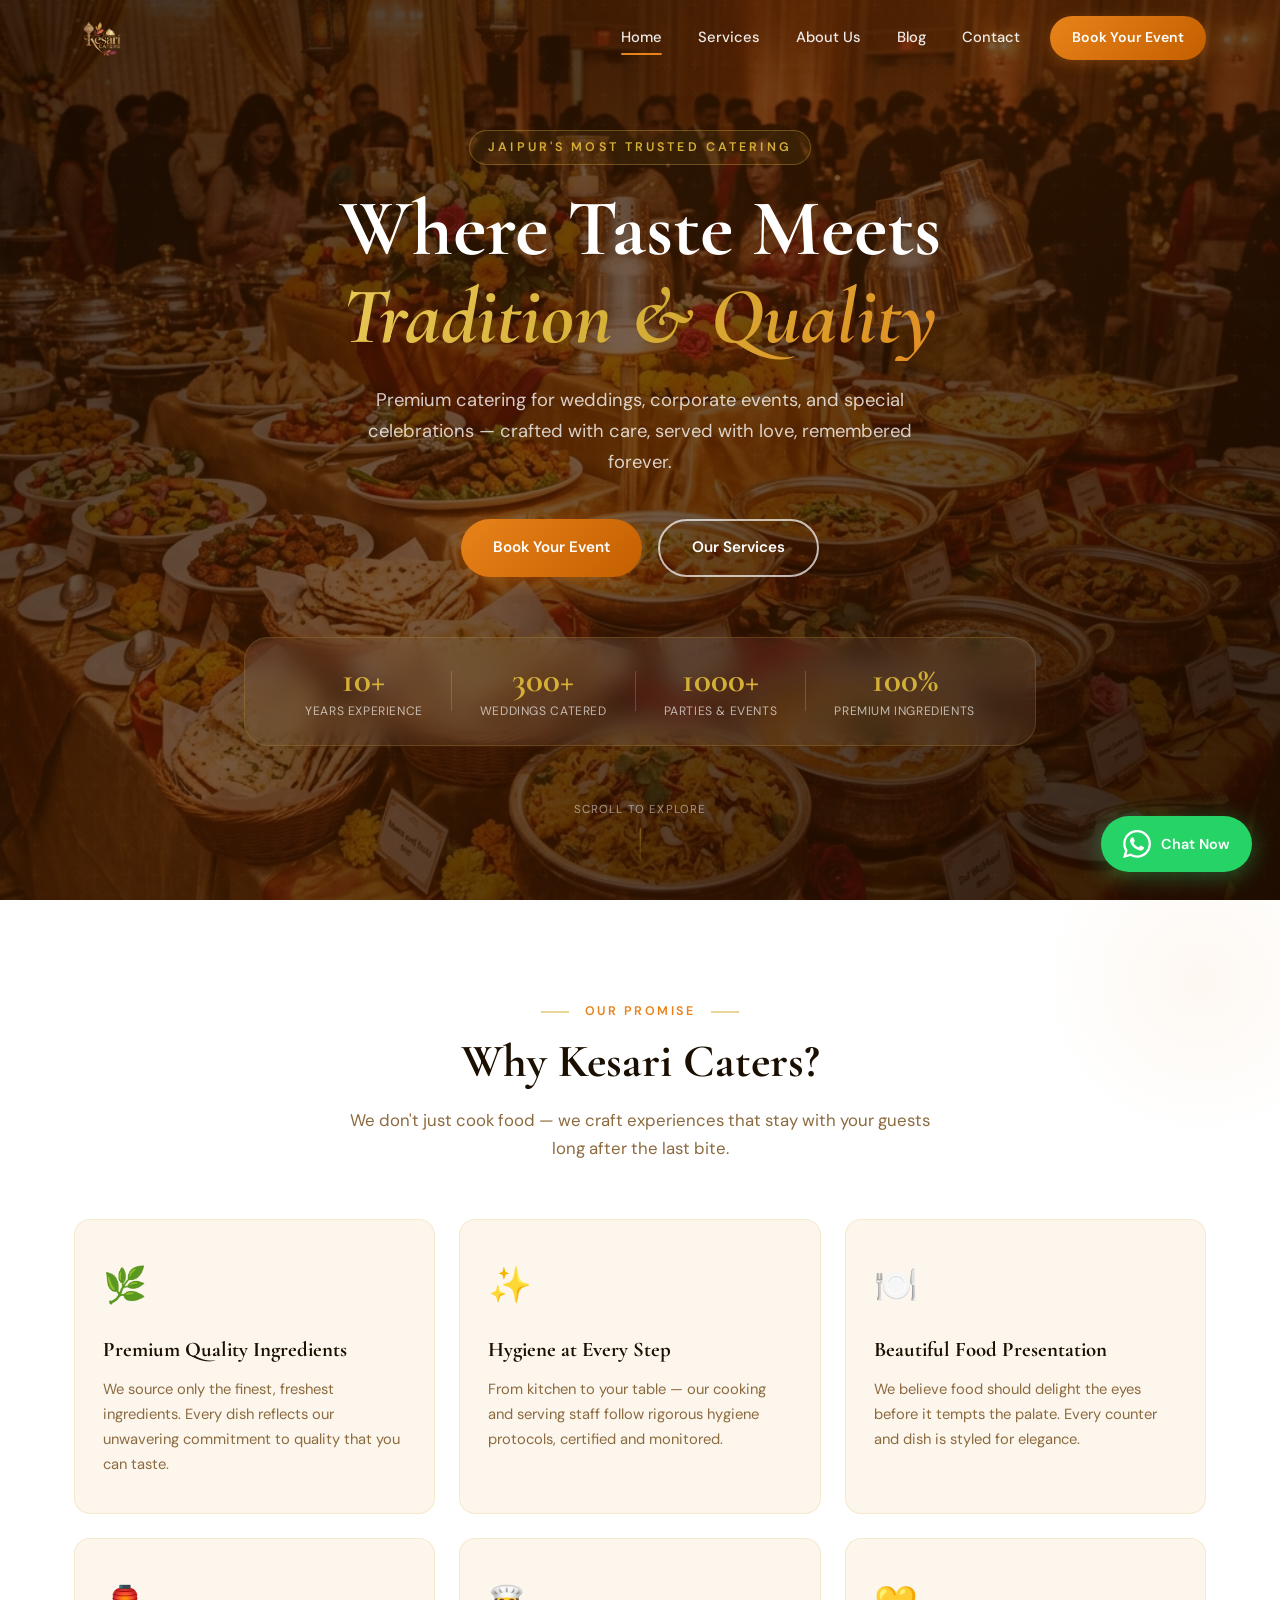
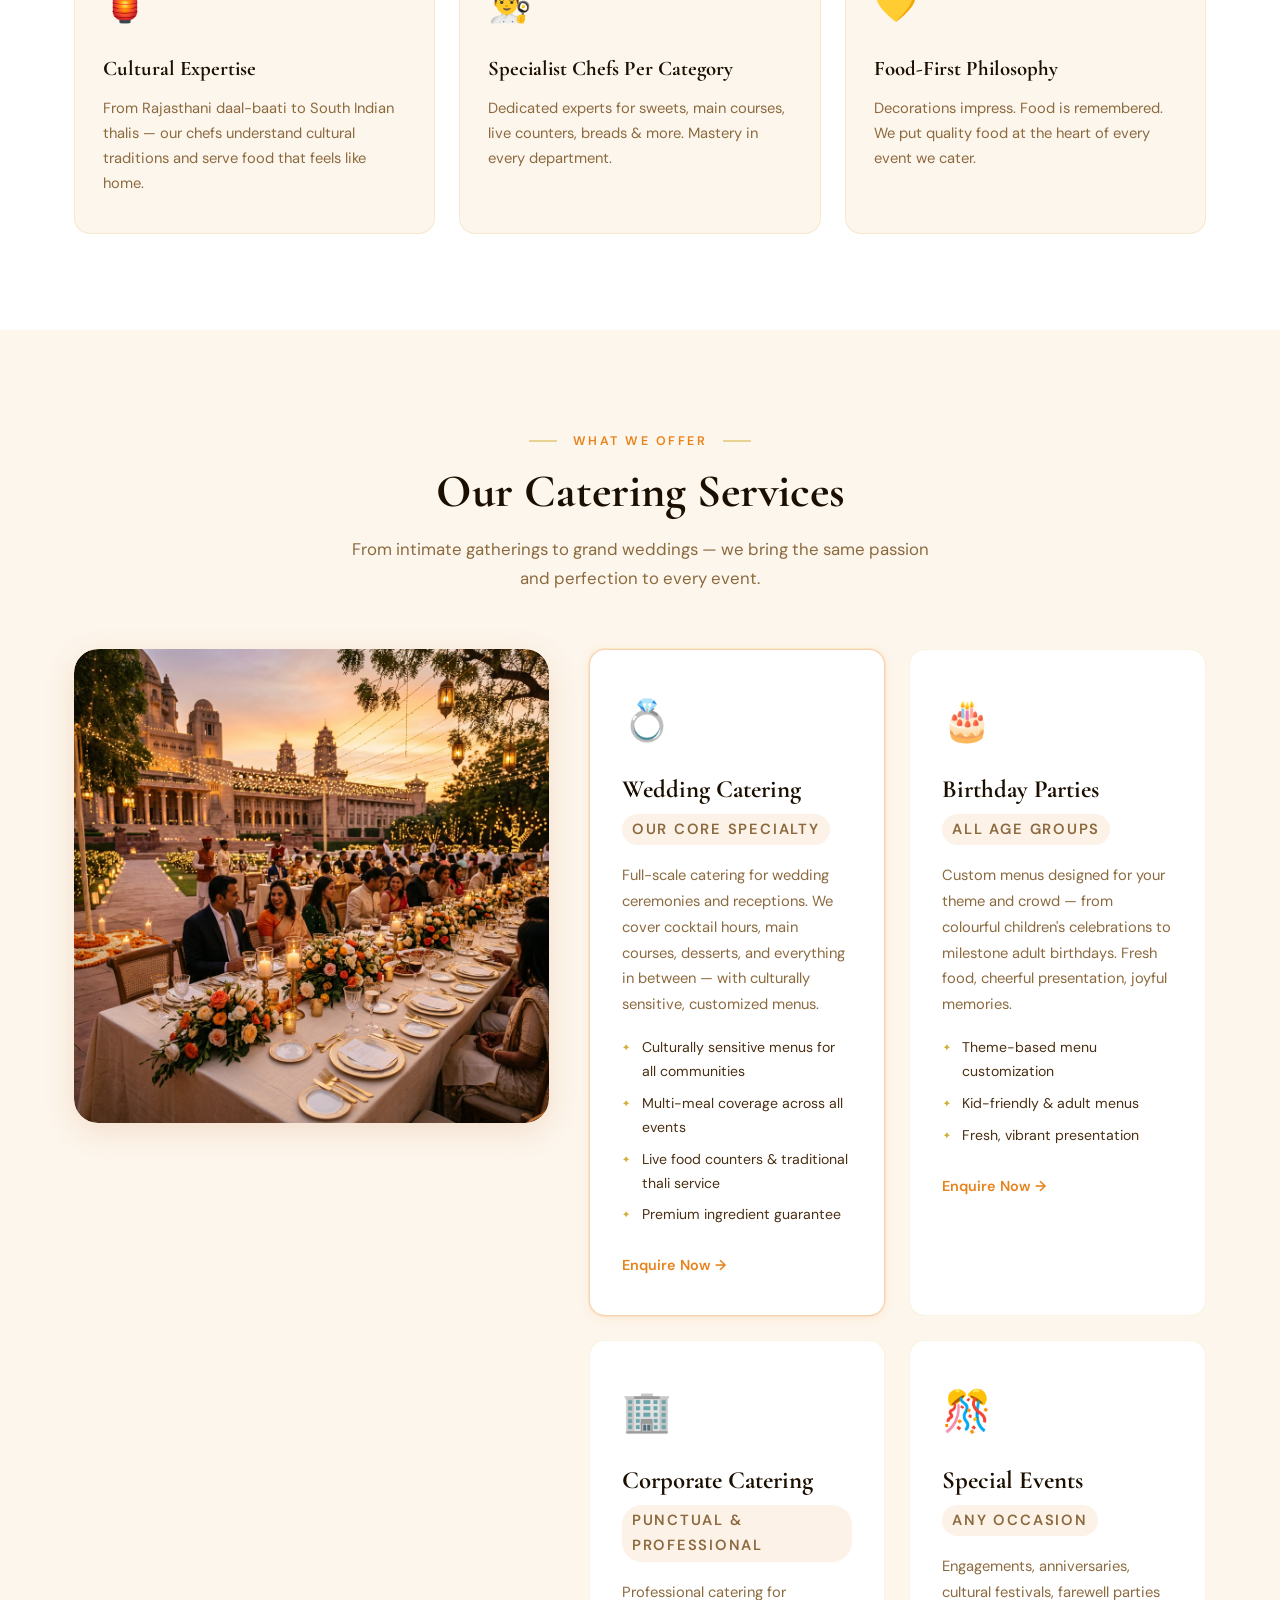
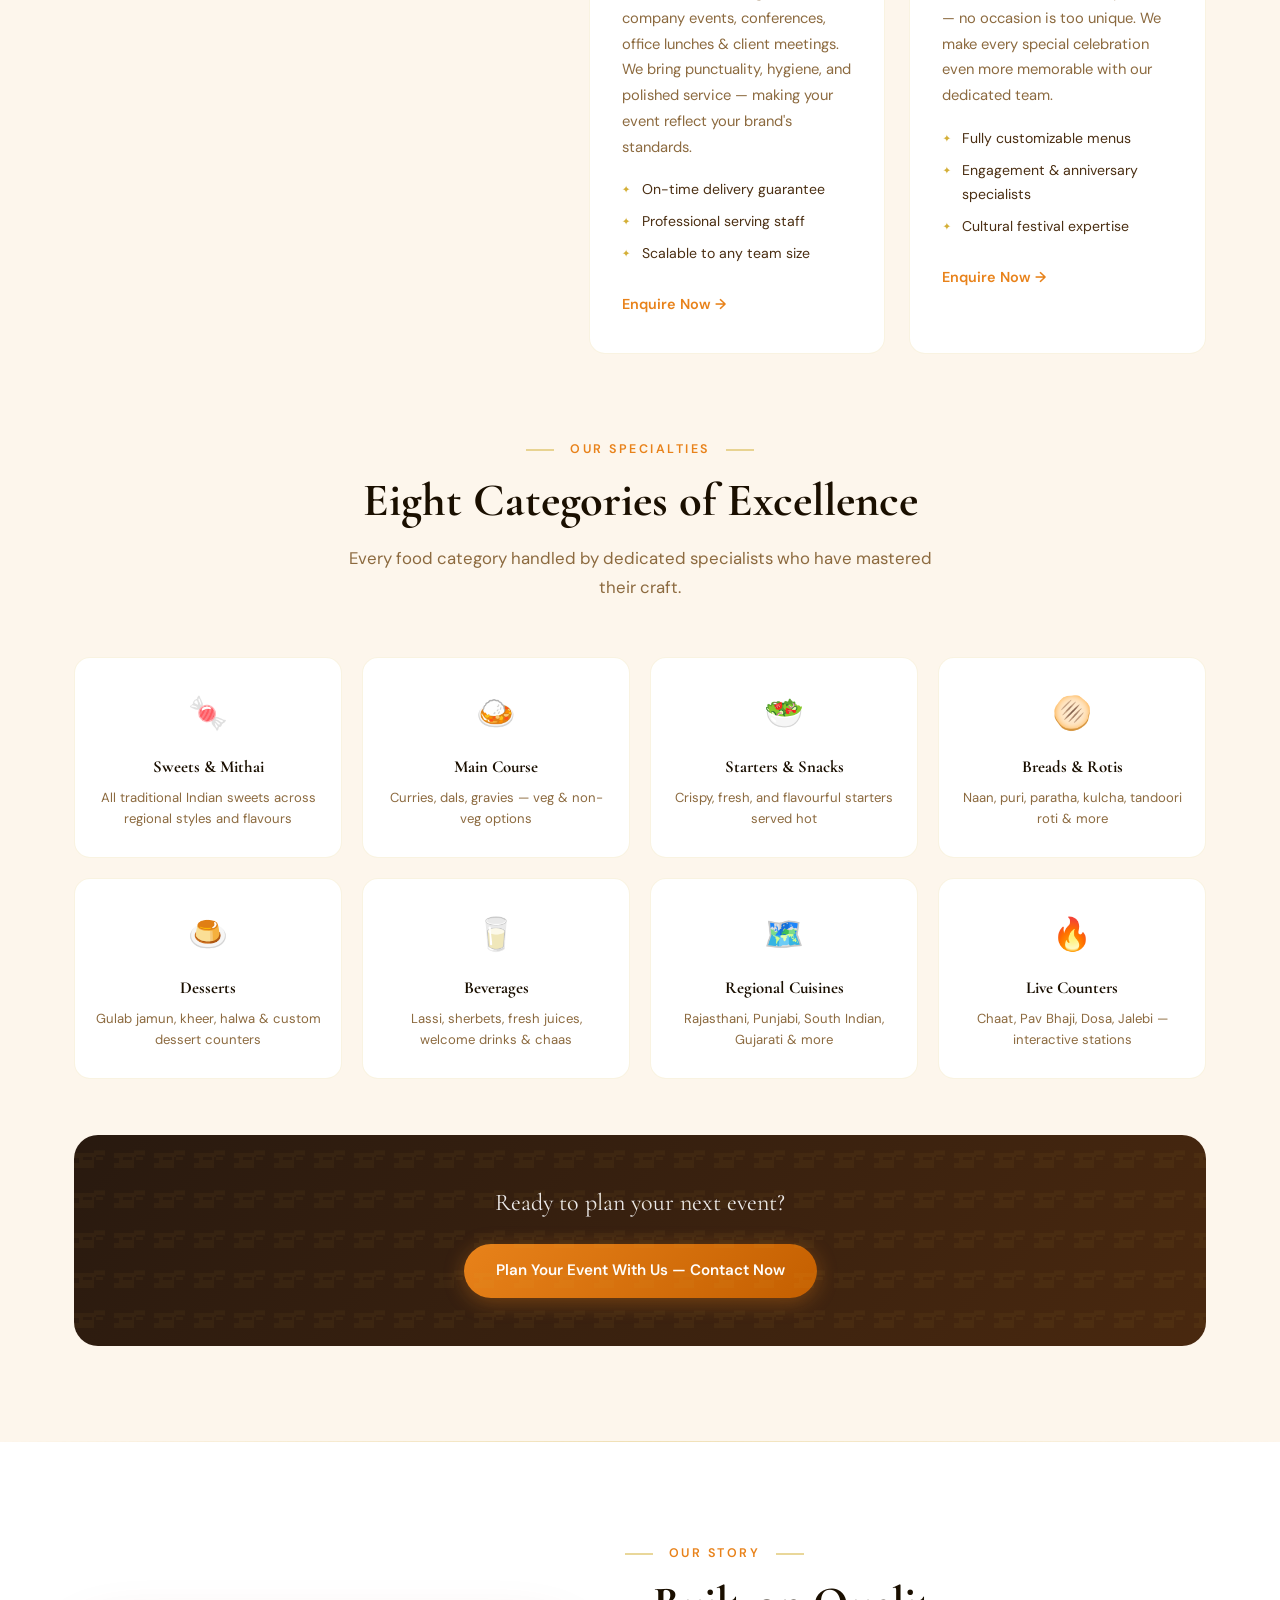
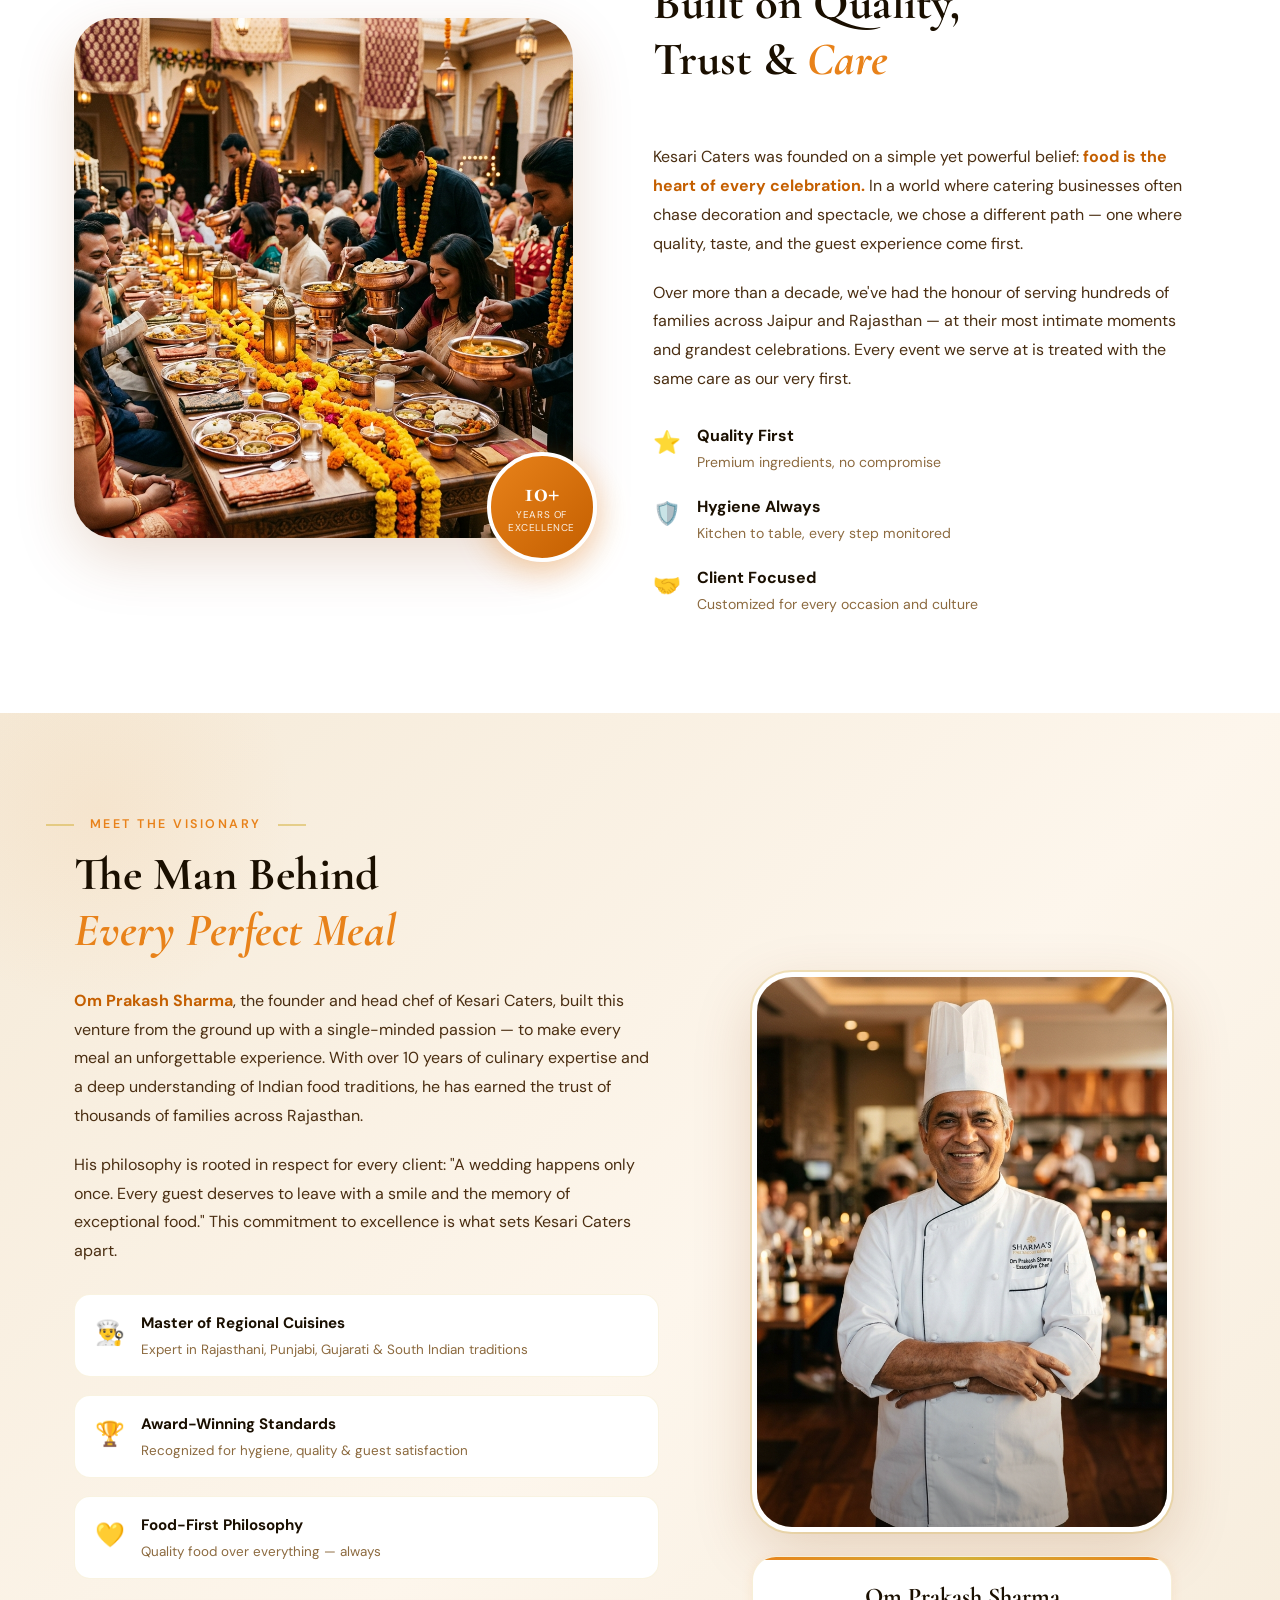
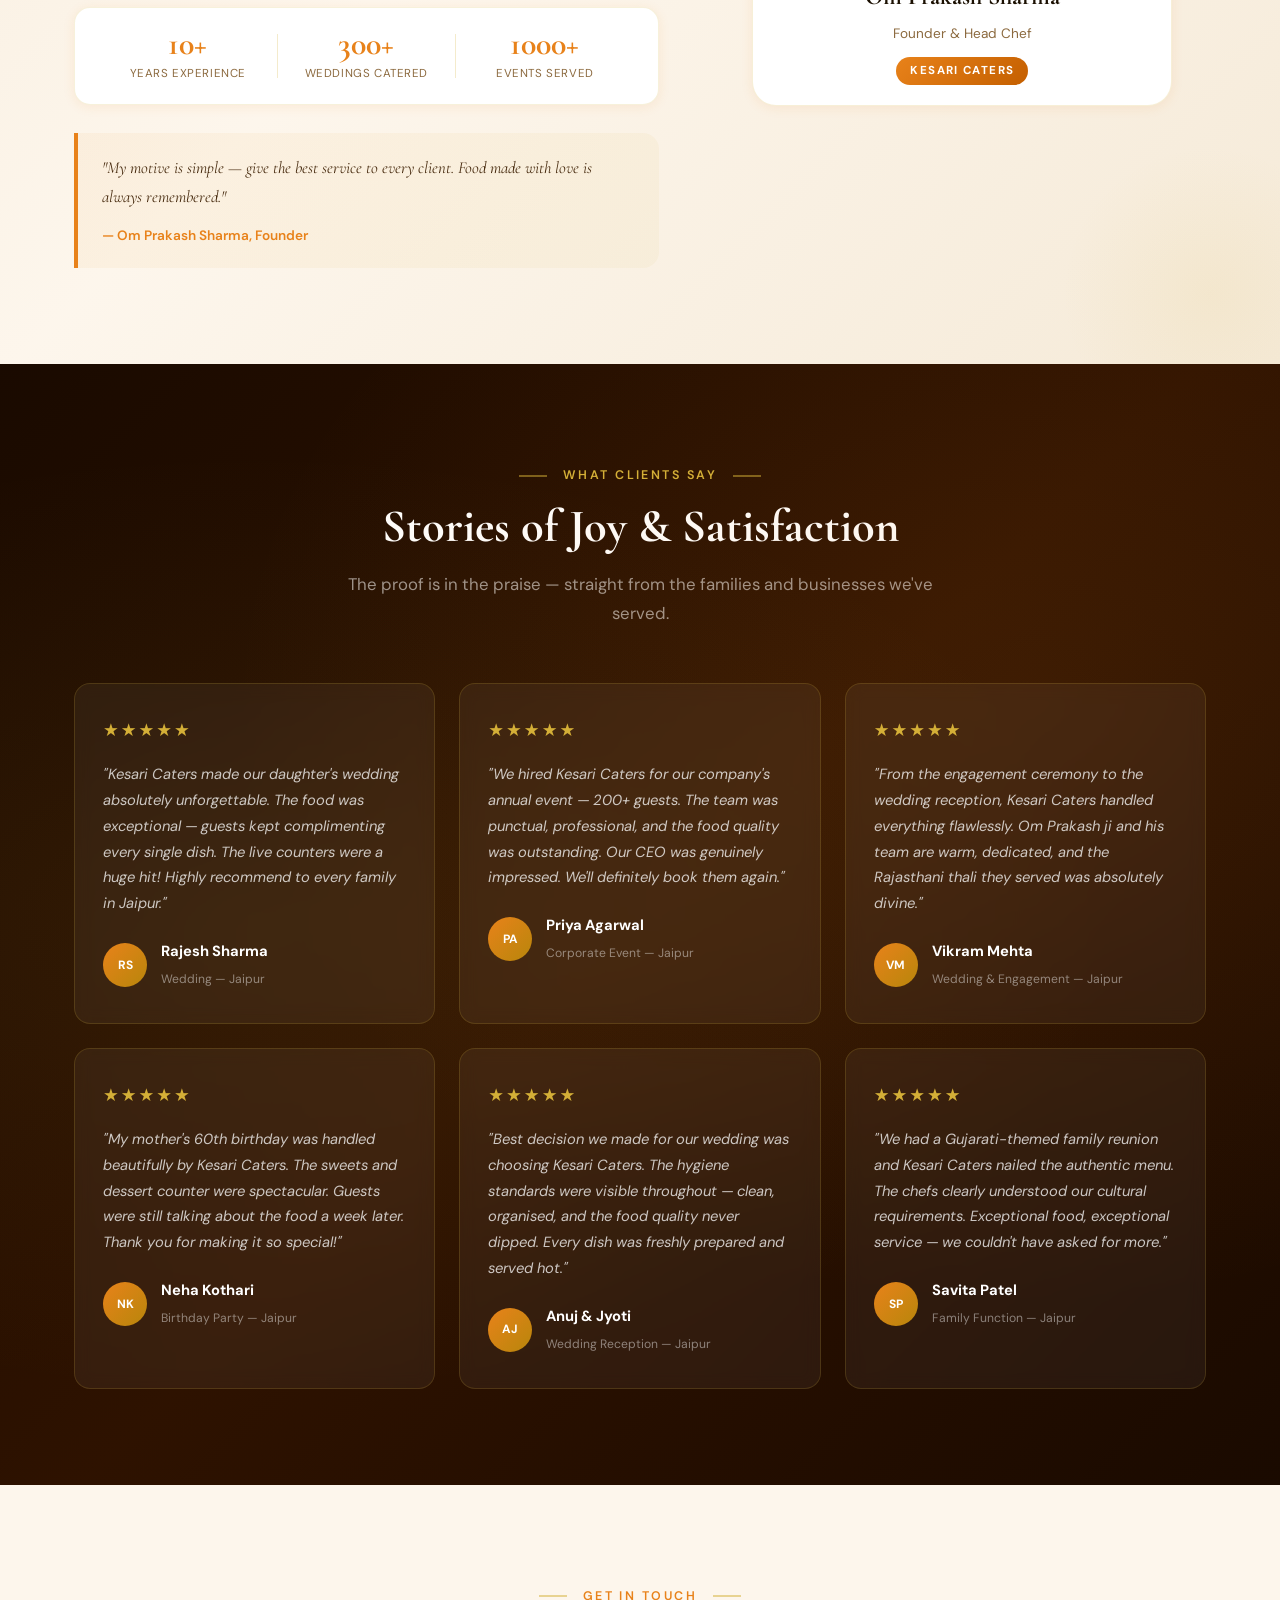
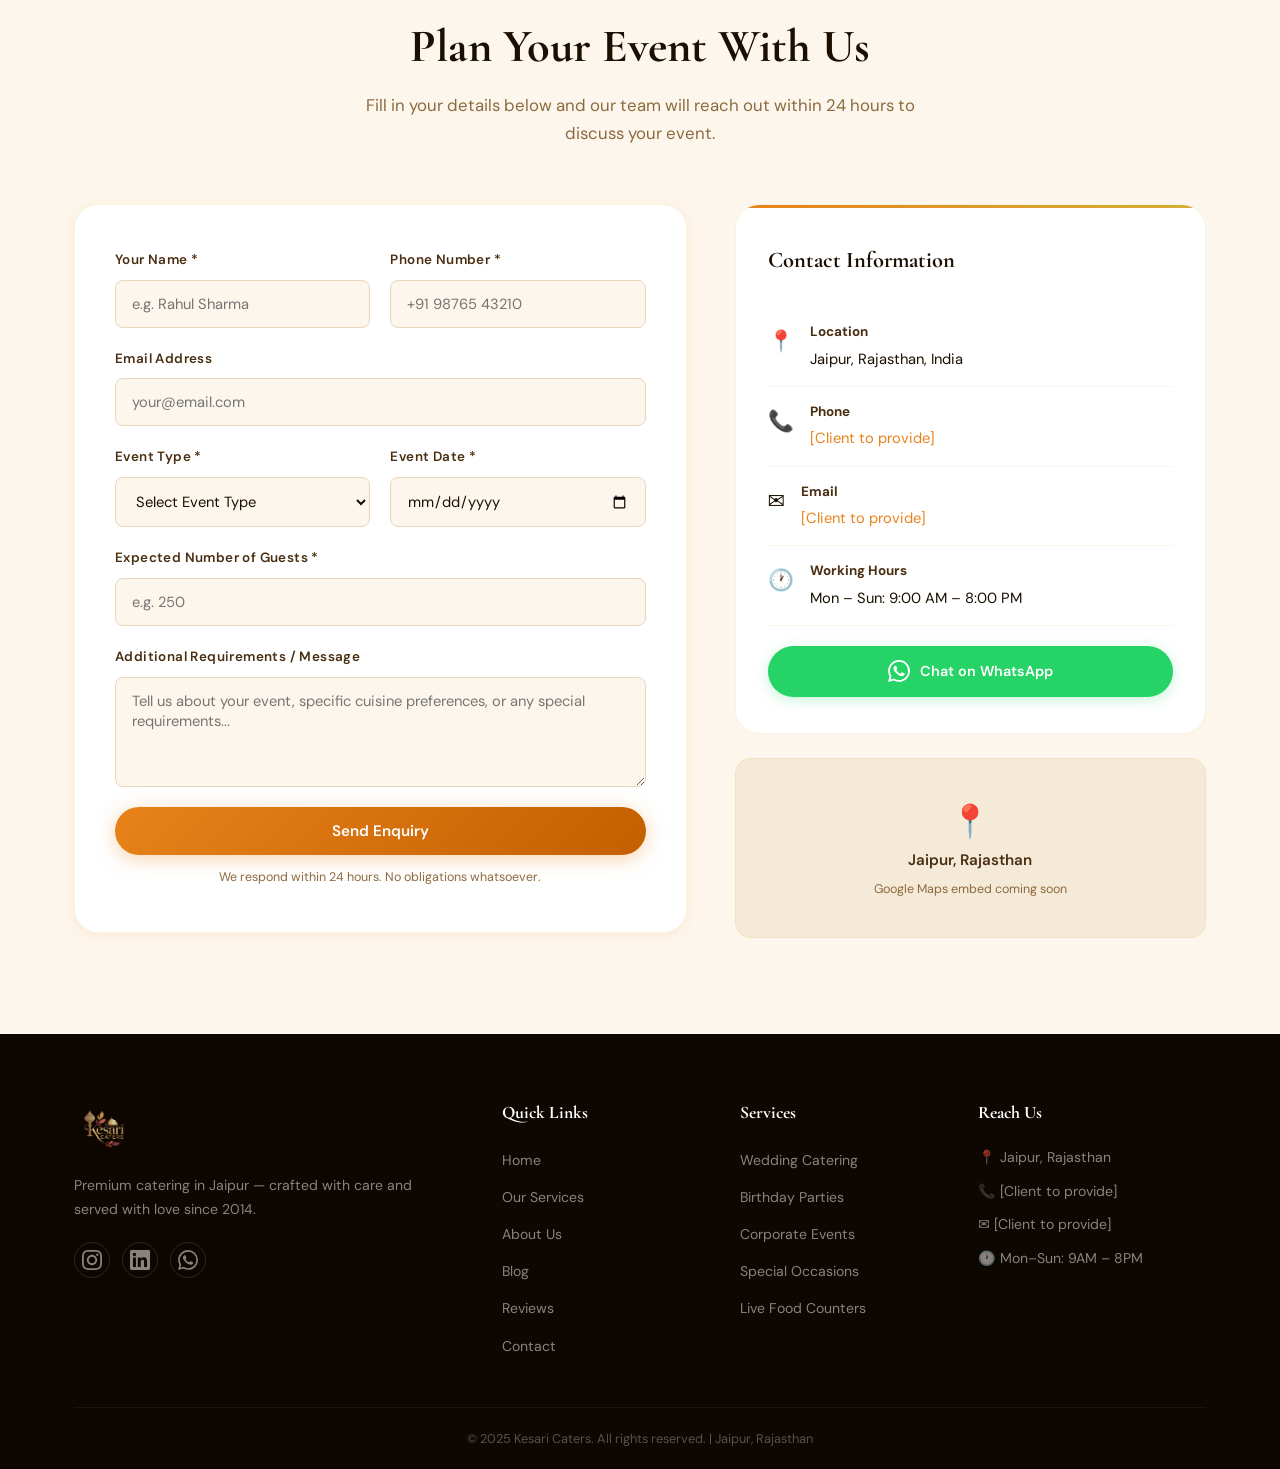
==== commit 7402279f: "feat: add blog page, update Our Story image, replace Facebook with LinkedIn in footer, add founder s" ====
--- a/index.html
+++ b/index.html
@@ -4,6 +4,7 @@
   <meta charset="UTF-8" />
   <meta name="viewport" content="width=device-width, initial-scale=1.0" />
   <title>Kesari Caters | Premium Catering in Jaipur, Rajasthan</title>
+  <link rel="icon" type="image/png" href="kesari caters logo no bg.png" />
   <meta name="description" content="Kesari Caters is Jaipur's premier catering service for weddings, corporate events, birthday parties & special occasions. 10+ years, 300+ weddings, 1000+ events." />
   <meta name="keywords" content="catering Jaipur, wedding catering Jaipur, Kesari Caters, Rajasthan caterers, event catering, birthday party catering" />
   <link rel="preconnect" href="https://fonts.googleapis.com" />
@@ -17,12 +18,13 @@
   <header class="navbar" id="navbar">
     <div class="nav-container">
       <a href="#home" class="nav-logo">
-        <img src="logo.jpeg" alt="Kesari Caters Logo" class="logo-img" />
+        <img src="kesari caters logo no bg.png" alt="Kesari Caters Logo" class="logo-img" />
       </a>
       <nav class="nav-links" id="nav-links">
         <a href="#home" class="nav-link active">Home</a>
         <a href="#services" class="nav-link">Services</a>
         <a href="#about" class="nav-link">About Us</a>
+        <a href="blog.html" class="nav-link">Blog</a>
         <a href="#contact" class="nav-link">Contact</a>
         <a href="#contact" class="nav-cta-btn">Book Your Event</a>
       </nav>
@@ -253,17 +255,21 @@
     </div>
   </section>
 
-  <!-- ===== ABOUT ===== -->
+  <!-- ===== ABOUT / OUR STORY ===== -->
   <section class="about section-padding" id="about">
     <div class="container">
-      <div class="about-layout">
-        <div class="about-left">
+      <div class="our-story-layout">
+        <div class="our-story-image-wrap">
+          <img src="our-story.jpeg" alt="Kesari Caters — our culinary story" class="our-story-img" />
+          <div class="our-story-badge">
+            <span class="badge-number">10+</span>
+            <span class="badge-text">Years of<br>Excellence</span>
+          </div>
+        </div>
+        <div class="our-story-content">
           <div class="section-header left-aligned">
             <p class="section-pre-label">Our Story</p>
-            <h2 class="section-title">Built on Quality,<br />Trust & Care</h2>
-          </div>
-          <div class="about-image-mobile">
-             <img src="chef-action.png" alt="Chef preparing luxury dish" class="feature-img" />
+            <h2 class="section-title">Built on Quality,<br />Trust & <em>Care</em></h2>
           </div>
           <p class="about-text">
             Kesari Caters was founded on a simple yet powerful belief: <strong>food is the heart of every celebration.</strong>
@@ -299,36 +305,77 @@
             </div>
           </div>
         </div>
-        <div class="about-right">
-          <div class="about-hero-image">
-             <img src="chef-action.png" alt="Chef in action preparing a dish" class="feature-img shadow-img" />
-          </div>
-          <div class="founder-card">
-            <div class="founder-avatar">
-              <div class="founder-initials">OPS</div>
-            </div>
-            <div class="founder-details">
-              <h3 class="founder-name">Om Prakash Sharma</h3>
-              <p class="founder-title">Founder & Head Chef, Kesari Caters</p>
-              <div class="founder-stats">
-                <div class="f-stat">
-                  <span class="f-number">10+</span>
-                  <span class="f-label">Years</span>
-                </div>
-                <div class="f-stat">
-                  <span class="f-number">300+</span>
-                  <span class="f-label">Weddings</span>
-                </div>
-                <div class="f-stat">
-                  <span class="f-number">1000+</span>
-                  <span class="f-label">Events</span>
-                </div>
-              </div>
-            </div>
-            <blockquote class="founder-quote">
-              <p>"My motive is simple — give the best service to every client. A wedding happens only once in a lifetime. Every guest who attends should leave saying the food was delicious. That kind of word-of-mouth is what builds a business. And that only happens when you use truly good quality products and serve with care."</p>
-              <cite>— Om Prakash Sharma</cite>
-            </blockquote>
+      </div>
+    </div>
+  </section>
+
+  <!-- ===== FOUNDER SECTION ===== -->
+  <section class="founder-section section-padding" id="founder">
+    <div class="container">
+      <div class="founder-layout">
+        <div class="founder-intro-content">
+          <div class="section-header left-aligned">
+            <p class="section-pre-label">Meet the Visionary</p>
+            <h2 class="section-title">The Man Behind<br /><em>Every Perfect Meal</em></h2>
+          </div>
+          <p class="about-text">
+            <strong>Om Prakash Sharma</strong>, the founder and head chef of Kesari Caters, built this venture from the ground up with a single-minded passion — to make every meal an unforgettable experience. With over 10 years of culinary expertise and a deep understanding of Indian food traditions, he has earned the trust of thousands of families across Rajasthan.
+          </p>
+          <p class="about-text">
+            His philosophy is rooted in respect for every client: "A wedding happens only once. Every guest deserves to leave with a smile and the memory of exceptional food." This commitment to excellence is what sets Kesari Caters apart.
+          </p>
+          <div class="founder-highlights">
+            <div class="fh-item">
+              <span class="fh-icon">👨‍🍳</span>
+              <div>
+                <strong>Master of Regional Cuisines</strong>
+                <p>Expert in Rajasthani, Punjabi, Gujarati & South Indian traditions</p>
+              </div>
+            </div>
+            <div class="fh-item">
+              <span class="fh-icon">🏆</span>
+              <div>
+                <strong>Award-Winning Standards</strong>
+                <p>Recognized for hygiene, quality & guest satisfaction</p>
+              </div>
+            </div>
+            <div class="fh-item">
+              <span class="fh-icon">💛</span>
+              <div>
+                <strong>Food-First Philosophy</strong>
+                <p>Quality food over everything — always</p>
+              </div>
+            </div>
+          </div>
+          <div class="founder-mini-stats">
+            <div class="fms-item">
+              <span class="fms-number">10+</span>
+              <span class="fms-label">Years Experience</span>
+            </div>
+            <div class="fms-divider"></div>
+            <div class="fms-item">
+              <span class="fms-number">300+</span>
+              <span class="fms-label">Weddings Catered</span>
+            </div>
+            <div class="fms-divider"></div>
+            <div class="fms-item">
+              <span class="fms-number">1000+</span>
+              <span class="fms-label">Events Served</span>
+            </div>
+          </div>
+          <blockquote class="founder-big-quote">
+            <p>"My motive is simple — give the best service to every client. Food made with love is always remembered."</p>
+            <cite>— Om Prakash Sharma, Founder</cite>
+          </blockquote>
+        </div>
+        <div class="founder-photo-wrap">
+          <div class="founder-photo-frame">
+            <img src="founder-placeholder.png" alt="Om Prakash Sharma — Founder, Kesari Caters" class="founder-photo" />
+          </div>
+          <div class="founder-name-tag">
+            <h3>Om Prakash Sharma</h3>
+            <p>Founder & Head Chef</p>
+            <span class="founder-badge">Kesari Caters</span>
           </div>
         </div>
       </div>
@@ -532,14 +579,14 @@
     <div class="container">
       <div class="footer-top">
         <div class="footer-brand">
-          <img src="logo.jpeg" alt="Kesari Caters" class="footer-logo" />
+          <img src="kesari caters logo no bg.png" alt="Kesari Caters" class="footer-logo" />
           <p>Premium catering in Jaipur — crafted with care and served with love since 2014.</p>
           <div class="footer-socials">
             <a href="#" aria-label="Instagram" class="social-link" id="footer-instagram">
               <svg viewBox="0 0 24 24" fill="currentColor" width="20" height="20"><path d="M12 2.163c3.204 0 3.584.012 4.85.07 3.252.148 4.771 1.691 4.919 4.919.058 1.265.069 1.645.069 4.849 0 3.205-.012 3.584-.069 4.849-.149 3.225-1.664 4.771-4.919 4.919-1.266.058-1.644.07-4.85.07-3.204 0-3.584-.012-4.849-.07-3.26-.149-4.771-1.699-4.919-4.92-.058-1.265-.07-1.644-.07-4.849 0-3.204.013-3.583.07-4.849.149-3.227 1.664-4.771 4.919-4.919 1.266-.057 1.645-.069 4.849-.069zm0-2.163c-3.259 0-3.667.014-4.947.072-4.358.2-6.78 2.618-6.98 6.98-.059 1.281-.073 1.689-.073 4.948 0 3.259.014 3.668.072 4.948.2 4.358 2.618 6.78 6.98 6.98 1.281.058 1.689.072 4.948.072 3.259 0 3.668-.014 4.948-.072 4.354-.2 6.782-2.618 6.979-6.98.059-1.28.073-1.689.073-4.948 0-3.259-.014-3.667-.072-4.947-.196-4.354-2.617-6.78-6.979-6.98-1.281-.059-1.69-.073-4.949-.073zm0 5.838c-3.403 0-6.162 2.759-6.162 6.162s2.759 6.163 6.162 6.163 6.162-2.759 6.162-6.163c0-3.403-2.759-6.162-6.162-6.162zm0 10.162c-2.209 0-4-1.79-4-4 0-2.209 1.791-4 4-4s4 1.791 4 4c0 2.21-1.791 4-4 4zm6.406-11.845c-.796 0-1.441.645-1.441 1.44s.645 1.44 1.441 1.44c.795 0 1.439-.645 1.439-1.44s-.644-1.44-1.439-1.44z"/></svg>
             </a>
-            <a href="#" aria-label="Facebook" class="social-link" id="footer-facebook">
-              <svg viewBox="0 0 24 24" fill="currentColor" width="20" height="20"><path d="M24 12.073c0-6.627-5.373-12-12-12s-12 5.373-12 12c0 5.99 4.388 10.954 10.125 11.854v-8.385H7.078v-3.47h3.047V9.43c0-3.007 1.792-4.669 4.533-4.669 1.312 0 2.686.235 2.686.235v2.953H15.83c-1.491 0-1.956.925-1.956 1.874v2.25h3.328l-.532 3.47h-2.796v8.385C19.612 23.027 24 18.062 24 12.073z"/></svg>
+            <a href="#" aria-label="LinkedIn" class="social-link" id="footer-linkedin">
+              <svg viewBox="0 0 24 24" fill="currentColor" width="20" height="20"><path d="M20.447 20.452h-3.554v-5.569c0-1.328-.027-3.037-1.852-3.037-1.853 0-2.136 1.445-2.136 2.939v5.667H9.351V9h3.414v1.561h.046c.477-.9 1.637-1.85 3.37-1.85 3.601 0 4.267 2.37 4.267 5.455v6.286zM5.337 7.433c-1.144 0-2.063-.926-2.063-2.065 0-1.138.92-2.063 2.063-2.063 1.14 0 2.064.925 2.064 2.063 0 1.139-.925 2.065-2.064 2.065zm1.782 13.019H3.555V9h3.564v11.452zM22.225 0H1.771C.792 0 0 .774 0 1.729v20.542C0 23.227.792 24 1.771 24h20.451C23.2 24 24 23.227 24 22.271V1.729C24 .774 23.2 0 22.222 0h.003z"/></svg>
             </a>
             <a href="https://wa.me/919876543210" aria-label="WhatsApp" class="social-link" id="footer-whatsapp">
               <svg viewBox="0 0 24 24" fill="currentColor" width="20" height="20"><path d="M17.472 14.382c-.297-.149-1.758-.867-2.03-.967-.273-.099-.471-.148-.67.15-.197.297-.767.966-.94 1.164-.173.199-.347.223-.644.075-.297-.15-1.255-.463-2.39-1.475-.883-.788-1.48-1.761-1.653-2.059-.173-.297-.018-.458.13-.606.134-.133.298-.347.446-.52.149-.174.198-.298.298-.497.099-.198.05-.371-.025-.52-.075-.149-.669-1.612-.916-2.207-.242-.579-.487-.5-.669-.51-.173-.008-.371-.01-.57-.01-.198 0-.52.074-.792.372-.272.297-1.04 1.016-1.04 2.479 0 1.462 1.065 2.875 1.213 3.074.149.198 2.096 3.2 5.077 4.487.709.306 1.262.489 1.694.625.712.227 1.36.195 1.871.118.571-.085 1.758-.719 2.006-1.413.248-.694.248-1.289.173-1.413-.074-.124-.272-.198-.57-.347m-5.421 7.403h-.004a9.87 9.87 0 01-5.031-1.378l-.361-.214-3.741.982.998-3.648-.235-.374a9.86 9.86 0 01-1.51-5.26c.001-5.45 4.436-9.884 9.888-9.884 2.64 0 5.122 1.03 6.988 2.898a9.825 9.825 0 012.893 6.994c-.003 5.45-4.437 9.884-9.885 9.884m8.413-18.297A11.815 11.815 0 0012.05 0C5.495 0 .16 5.335.157 11.892c0 2.096.547 4.142 1.588 5.945L.057 24l6.305-1.654a11.882 11.882 0 005.683 1.448h.005c6.554 0 11.89-5.335 11.893-11.893a11.821 11.821 0 00-3.48-8.413z"/></svg>
@@ -552,6 +599,7 @@
             <li><a href="#home">Home</a></li>
             <li><a href="#services">Our Services</a></li>
             <li><a href="#about">About Us</a></li>
+            <li><a href="blog.html">Blog</a></li>
             <li><a href="#testimonials">Reviews</a></li>
             <li><a href="#contact">Contact</a></li>
           </ul>
--- a/style.css
+++ b/style.css
@@ -647,9 +647,301 @@
 }
 
 /* ===========================
-   ABOUT
+   ABOUT / OUR STORY
    =========================== */
 .about { background: var(--white); }
+
+.our-story-layout {
+  display: grid;
+  grid-template-columns: 1fr;
+  gap: 60px;
+  align-items: center;
+}
+@media (min-width: 1024px) {
+  .our-story-layout { grid-template-columns: 1fr 1.15fr; }
+}
+
+.our-story-image-wrap {
+  position: relative;
+  border-radius: var(--radius-xl);
+  overflow: visible;
+}
+.our-story-img {
+  width: 100%;
+  height: 520px;
+  object-fit: cover;
+  border-radius: var(--radius-xl);
+  box-shadow: var(--shadow-lg);
+  display: block;
+  transition: transform 0.6s ease;
+}
+.our-story-img:hover { transform: scale(1.02); }
+
+.our-story-badge {
+  position: absolute;
+  bottom: -24px;
+  right: -24px;
+  width: 110px;
+  height: 110px;
+  background: linear-gradient(135deg, var(--saffron), var(--saffron-dark));
+  border-radius: 50%;
+  display: flex;
+  flex-direction: column;
+  align-items: center;
+  justify-content: center;
+  box-shadow: 0 8px 32px rgba(232,130,26,0.4);
+  border: 4px solid var(--white);
+  z-index: 2;
+}
+.badge-number {
+  font-family: var(--font-display);
+  font-size: 1.8rem;
+  font-weight: 700;
+  color: var(--white);
+  line-height: 1;
+}
+.badge-text {
+  font-size: 0.62rem;
+  color: rgba(255,255,255,0.9);
+  text-transform: uppercase;
+  letter-spacing: 0.06em;
+  text-align: center;
+  line-height: 1.3;
+  margin-top: 2px;
+}
+
+.our-story-content { padding-left: 0; }
+@media (min-width: 1024px) {
+  .our-story-content { padding-left: 20px; }
+}
+
+/* ===========================
+   FOUNDER SECTION
+   =========================== */
+.founder-section {
+  background: linear-gradient(135deg, var(--cream-dark) 0%, var(--cream) 50%, var(--cream-dark) 100%);
+  position: relative;
+  overflow: hidden;
+}
+.founder-section::before {
+  content: '';
+  position: absolute;
+  top: -100px; left: -100px;
+  width: 400px; height: 400px;
+  background: radial-gradient(circle, rgba(232,130,26,0.07) 0%, transparent 70%);
+  pointer-events: none;
+}
+.founder-section::after {
+  content: '';
+  position: absolute;
+  bottom: -80px; right: -80px;
+  width: 300px; height: 300px;
+  background: radial-gradient(circle, rgba(212,175,55,0.08) 0%, transparent 70%);
+  pointer-events: none;
+}
+
+.founder-layout {
+  display: grid;
+  grid-template-columns: 1fr;
+  gap: 60px;
+  align-items: center;
+  position: relative;
+  z-index: 1;
+}
+@media (min-width: 1024px) {
+  .founder-layout { grid-template-columns: 1.2fr 1fr; }
+}
+
+.founder-intro-content .section-header { margin-bottom: 28px; }
+
+.founder-highlights {
+  display: flex;
+  flex-direction: column;
+  gap: 18px;
+  margin: 28px 0;
+}
+.fh-item {
+  display: flex;
+  align-items: flex-start;
+  gap: 16px;
+  background: var(--white);
+  padding: 16px 20px;
+  border-radius: var(--radius-md);
+  border: 1px solid rgba(212,175,55,0.15);
+  transition: var(--transition);
+}
+.fh-item:hover {
+  box-shadow: var(--shadow-sm);
+  border-color: rgba(232,130,26,0.2);
+  transform: translateX(4px);
+}
+.fh-icon {
+  font-size: 1.5rem;
+  flex-shrink: 0;
+  margin-top: 2px;
+}
+.fh-item strong {
+  display: block;
+  font-size: 0.95rem;
+  color: var(--text-dark);
+  margin-bottom: 3px;
+}
+.fh-item p {
+  font-size: 0.84rem;
+  color: var(--text-light);
+  line-height: 1.5;
+}
+
+.founder-mini-stats {
+  display: flex;
+  align-items: center;
+  gap: 0;
+  background: var(--white);
+  border: 1px solid rgba(212,175,55,0.18);
+  border-radius: var(--radius-md);
+  padding: 20px 24px;
+  margin-bottom: 28px;
+  box-shadow: var(--shadow-sm);
+}
+.fms-item {
+  flex: 1;
+  text-align: center;
+}
+.fms-number {
+  display: block;
+  font-family: var(--font-display);
+  font-size: 2rem;
+  font-weight: 700;
+  color: var(--saffron);
+  line-height: 1;
+}
+.fms-label {
+  font-size: 0.72rem;
+  color: var(--text-light);
+  text-transform: uppercase;
+  letter-spacing: 0.05em;
+  margin-top: 4px;
+  display: block;
+}
+.fms-divider {
+  width: 1px;
+  height: 44px;
+  background: rgba(212,175,55,0.25);
+  flex-shrink: 0;
+}
+
+.founder-big-quote {
+  background: linear-gradient(135deg, rgba(232,130,26,0.06), rgba(212,175,55,0.06));
+  border-left: 4px solid var(--saffron);
+  border-radius: 0 var(--radius-md) var(--radius-md) 0;
+  padding: 20px 24px;
+  margin: 0;
+}
+.founder-big-quote p {
+  font-family: var(--font-display);
+  font-size: 1.05rem;
+  font-style: italic;
+  color: var(--text-mid);
+  line-height: 1.75;
+  margin-bottom: 10px;
+}
+.founder-big-quote cite {
+  font-size: 0.85rem;
+  font-weight: 600;
+  color: var(--saffron);
+  font-style: normal;
+}
+
+/* Founder Photo */
+.founder-photo-wrap {
+  display: flex;
+  flex-direction: column;
+  align-items: center;
+  gap: 24px;
+}
+.founder-photo-frame {
+  position: relative;
+  border-radius: var(--radius-xl);
+  overflow: hidden;
+  box-shadow: var(--shadow-lg);
+  border: 5px solid var(--white);
+  outline: 2px solid rgba(212,175,55,0.25);
+  width: 100%;
+  max-width: 420px;
+  aspect-ratio: 3 / 4;
+}
+.founder-photo {
+  width: 100%;
+  height: 100%;
+  object-fit: cover;
+  object-position: top center;
+  transition: transform 0.6s ease;
+  display: block;
+}
+.founder-photo-frame:hover .founder-photo { transform: scale(1.03); }
+
+.founder-photo-frame::after {
+  content: '';
+  position: absolute;
+  inset: 0;
+  background: linear-gradient(to bottom, transparent 60%, rgba(26,10,0,0.35) 100%);
+  pointer-events: none;
+}
+
+.founder-name-tag {
+  text-align: center;
+  background: var(--white);
+  border: 1px solid rgba(212,175,55,0.2);
+  border-radius: var(--radius-lg);
+  padding: 20px 32px;
+  box-shadow: var(--shadow-sm);
+  width: 100%;
+  max-width: 420px;
+  position: relative;
+  overflow: hidden;
+}
+.founder-name-tag::before {
+  content: '';
+  position: absolute;
+  top: 0; left: 0; right: 0;
+  height: 3px;
+  background: linear-gradient(90deg, var(--saffron), var(--gold), var(--saffron));
+}
+.founder-name-tag h3 {
+  font-family: var(--font-display);
+  font-size: 1.5rem;
+  font-weight: 700;
+  color: var(--text-dark);
+  margin-bottom: 4px;
+}
+.founder-name-tag p {
+  font-size: 0.85rem;
+  color: var(--text-light);
+  margin-bottom: 10px;
+}
+.founder-badge {
+  display: inline-block;
+  background: linear-gradient(135deg, var(--saffron), var(--saffron-dark));
+  color: var(--white);
+  font-size: 0.72rem;
+  font-weight: 700;
+  letter-spacing: 0.12em;
+  text-transform: uppercase;
+  padding: 4px 14px;
+  border-radius: 50px;
+}
+
+@media (max-width: 1024px) {
+  .founder-photo-wrap { order: -1; }
+  .our-story-img { height: 380px; }
+  .our-story-badge { bottom: -16px; right: -8px; width: 90px; height: 90px; }
+  .badge-number { font-size: 1.5rem; }
+}
+@media (max-width: 768px) {
+  .founder-layout { gap: 40px; }
+  .our-story-layout { gap: 40px; }
+  .our-story-img { height: 300px; }
+}
 
 .about-layout {
   display: grid;
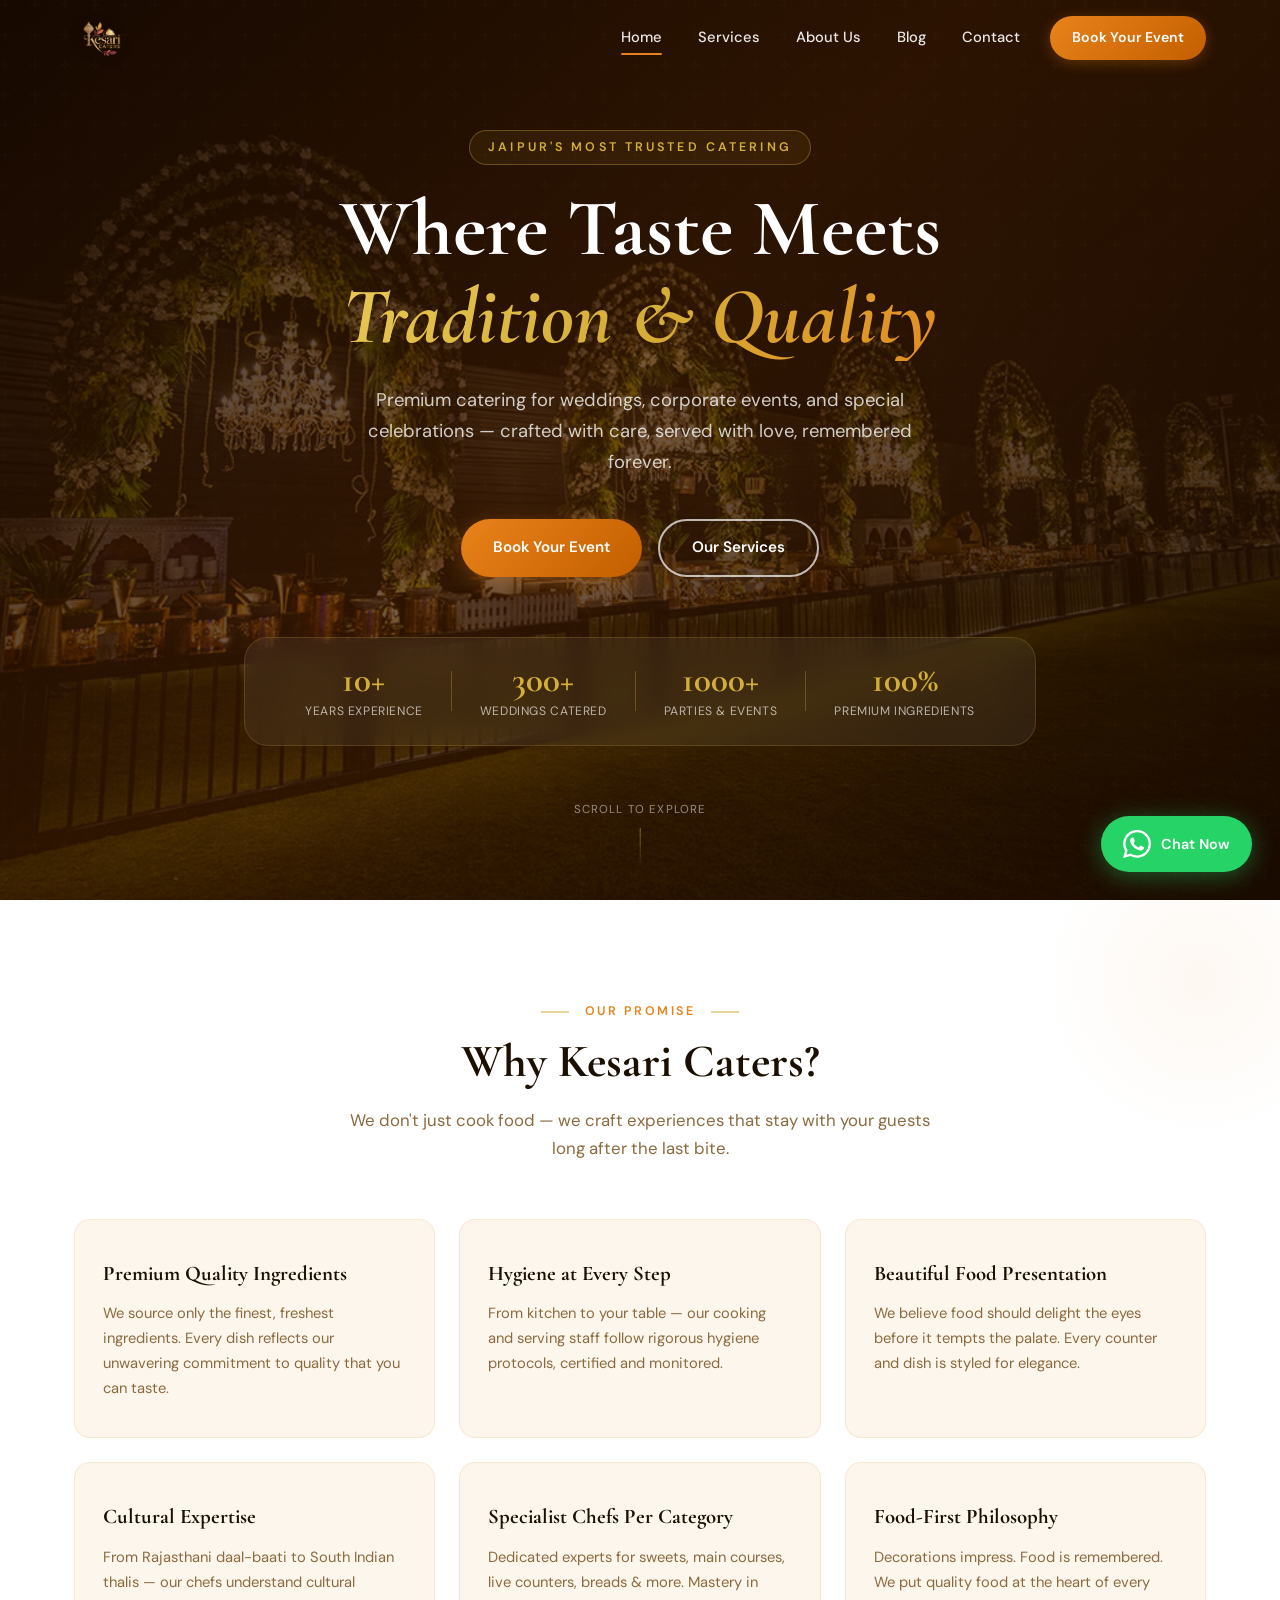
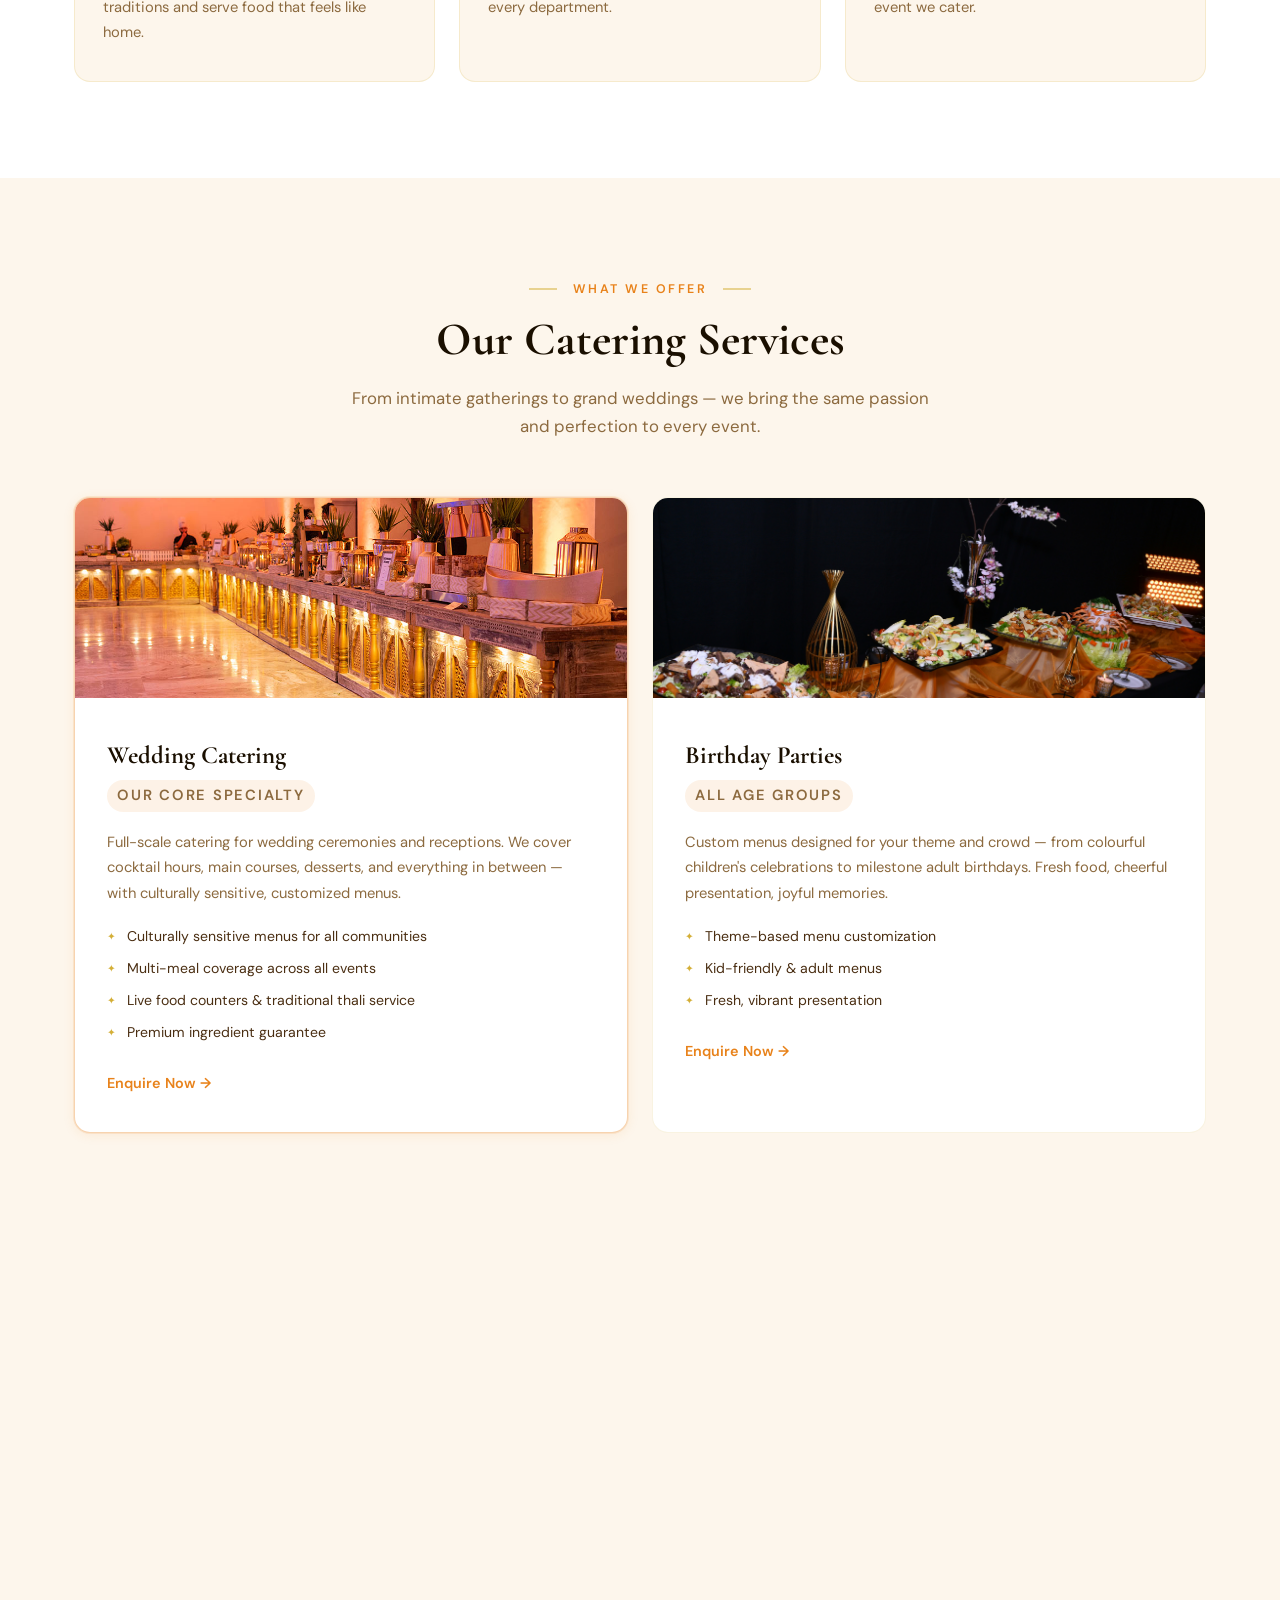
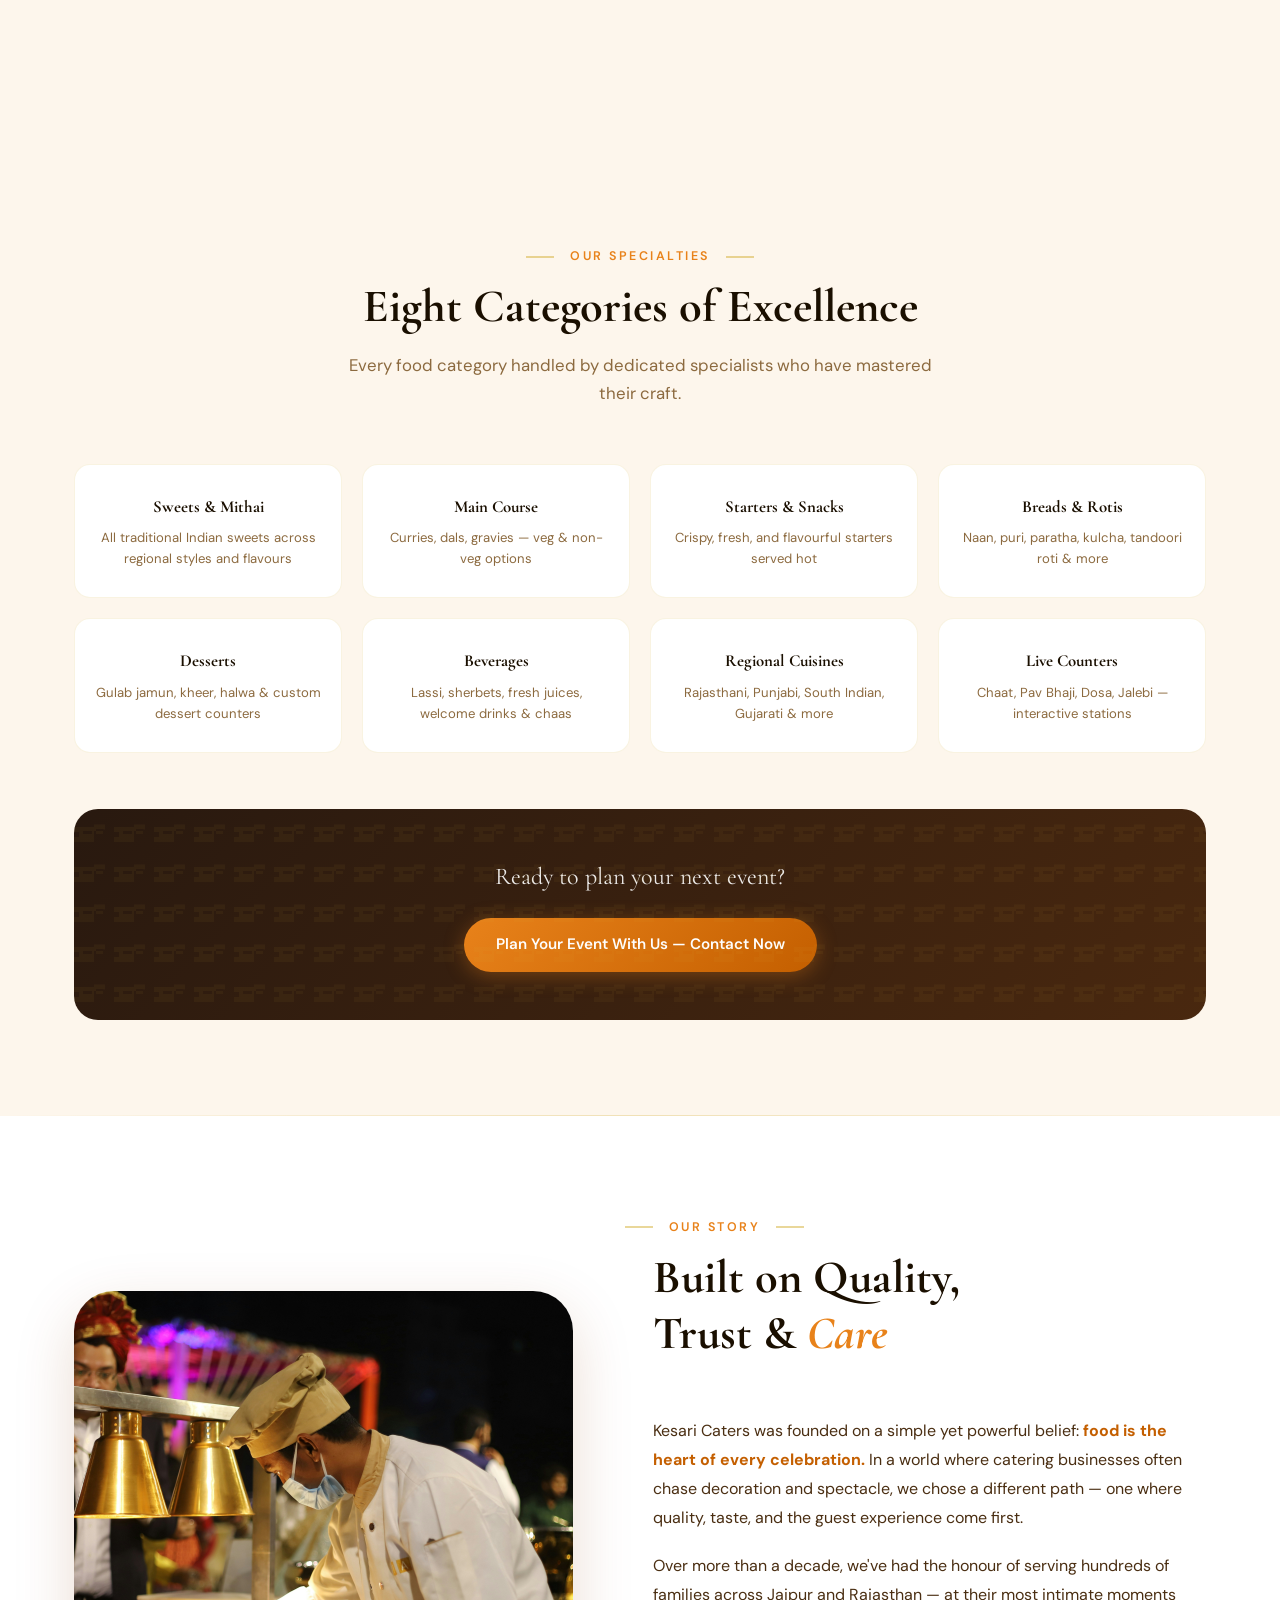
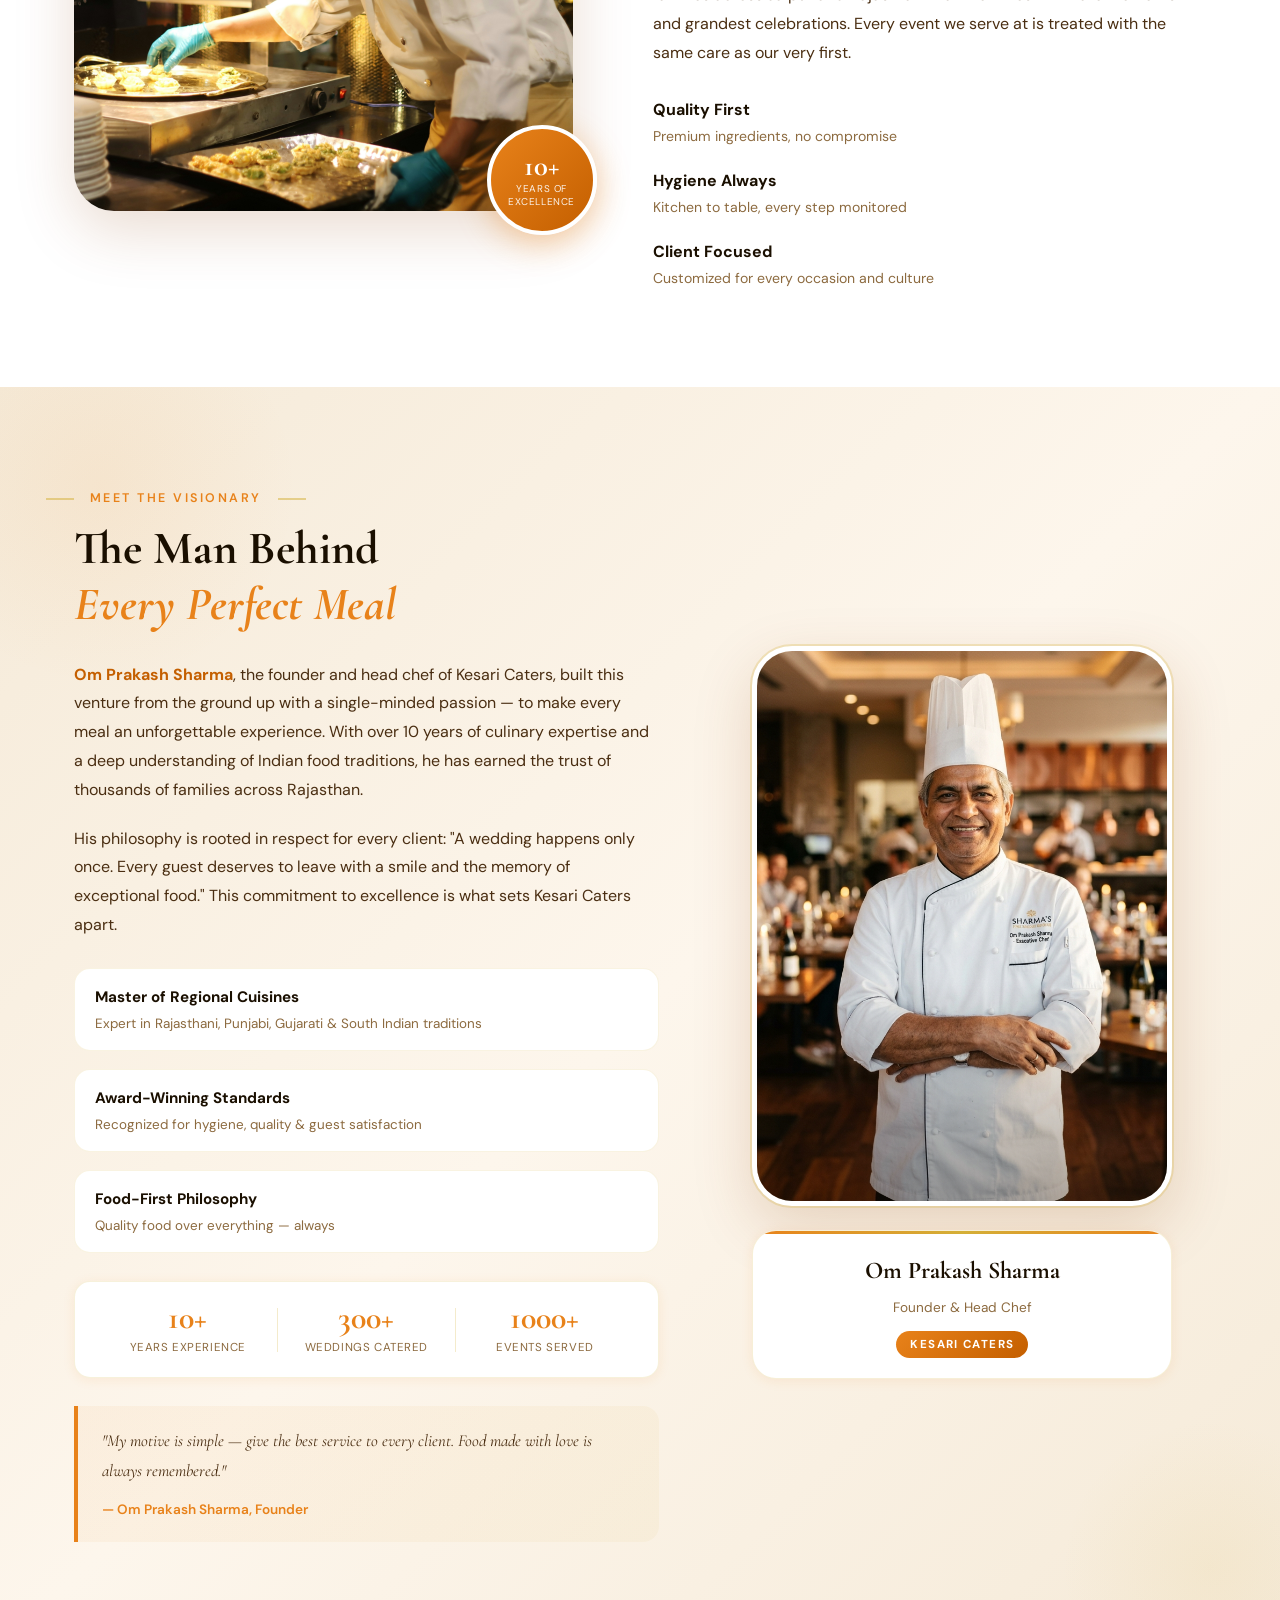
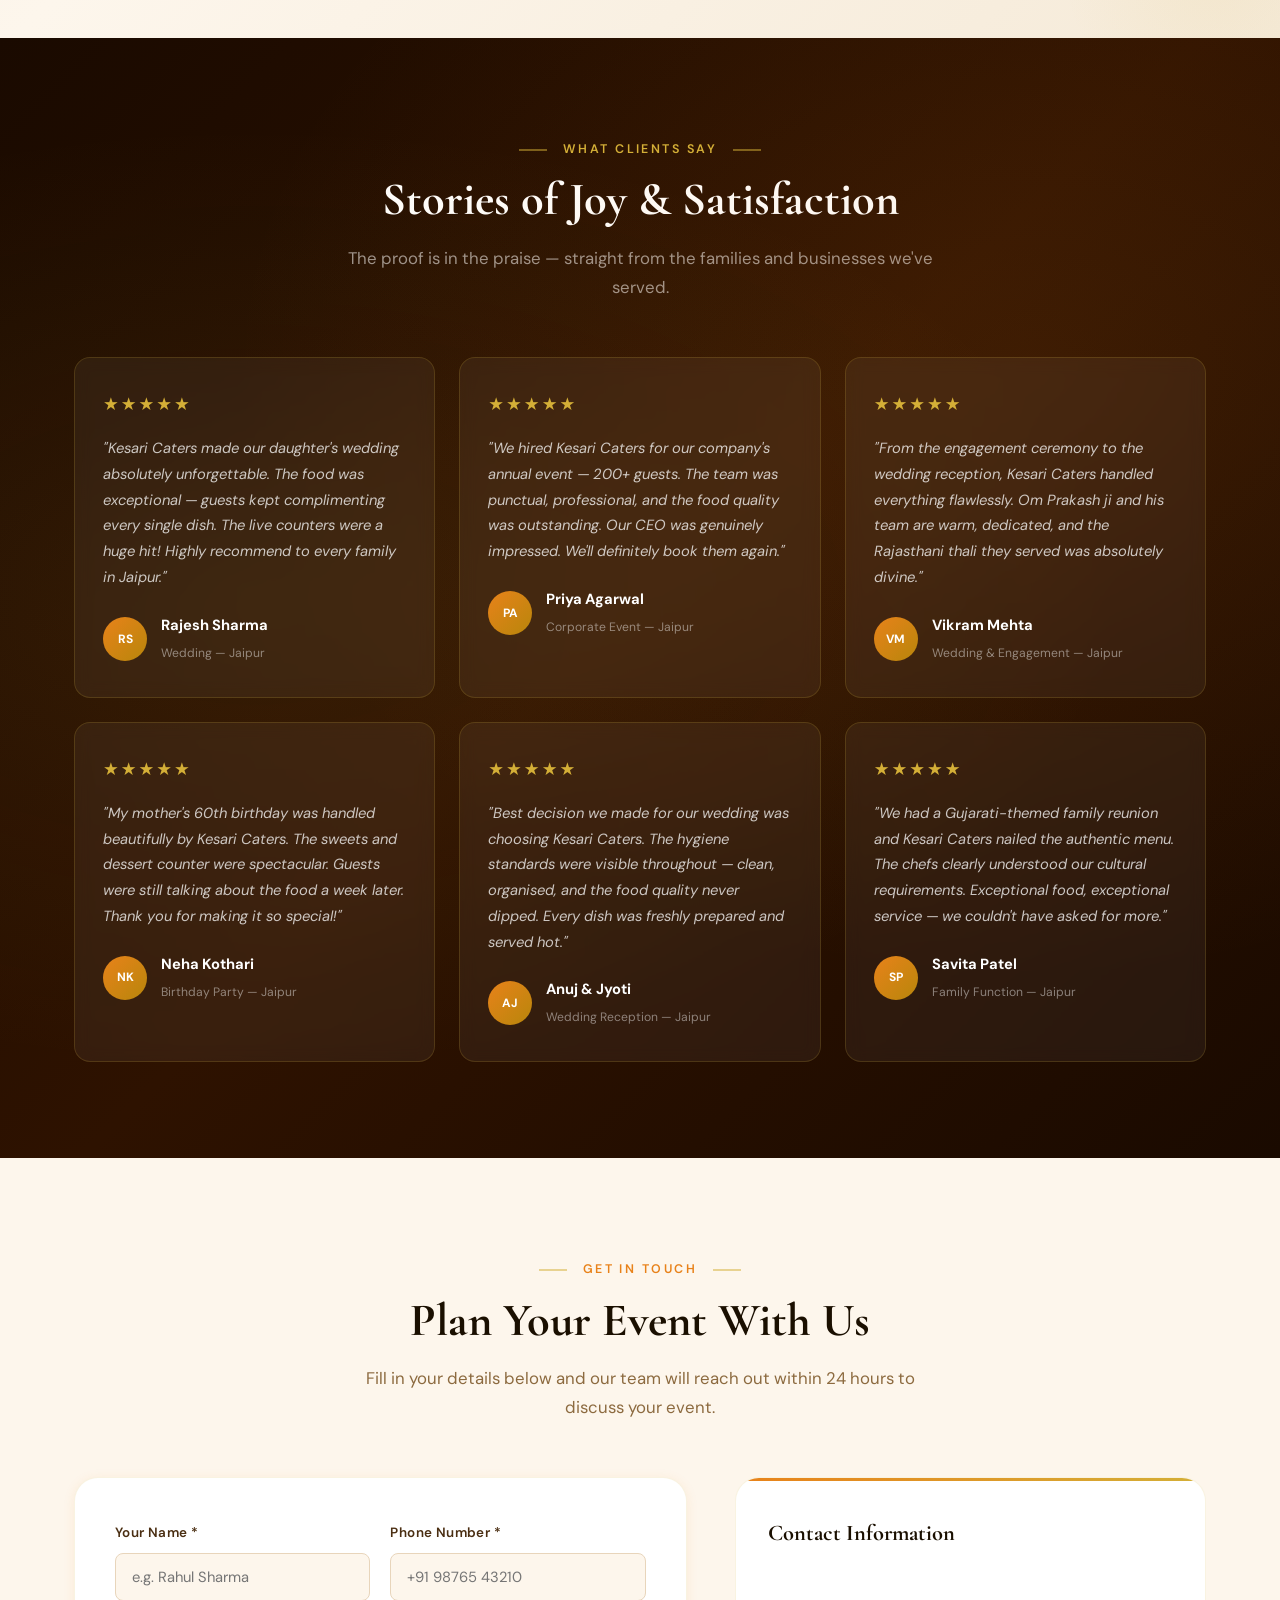
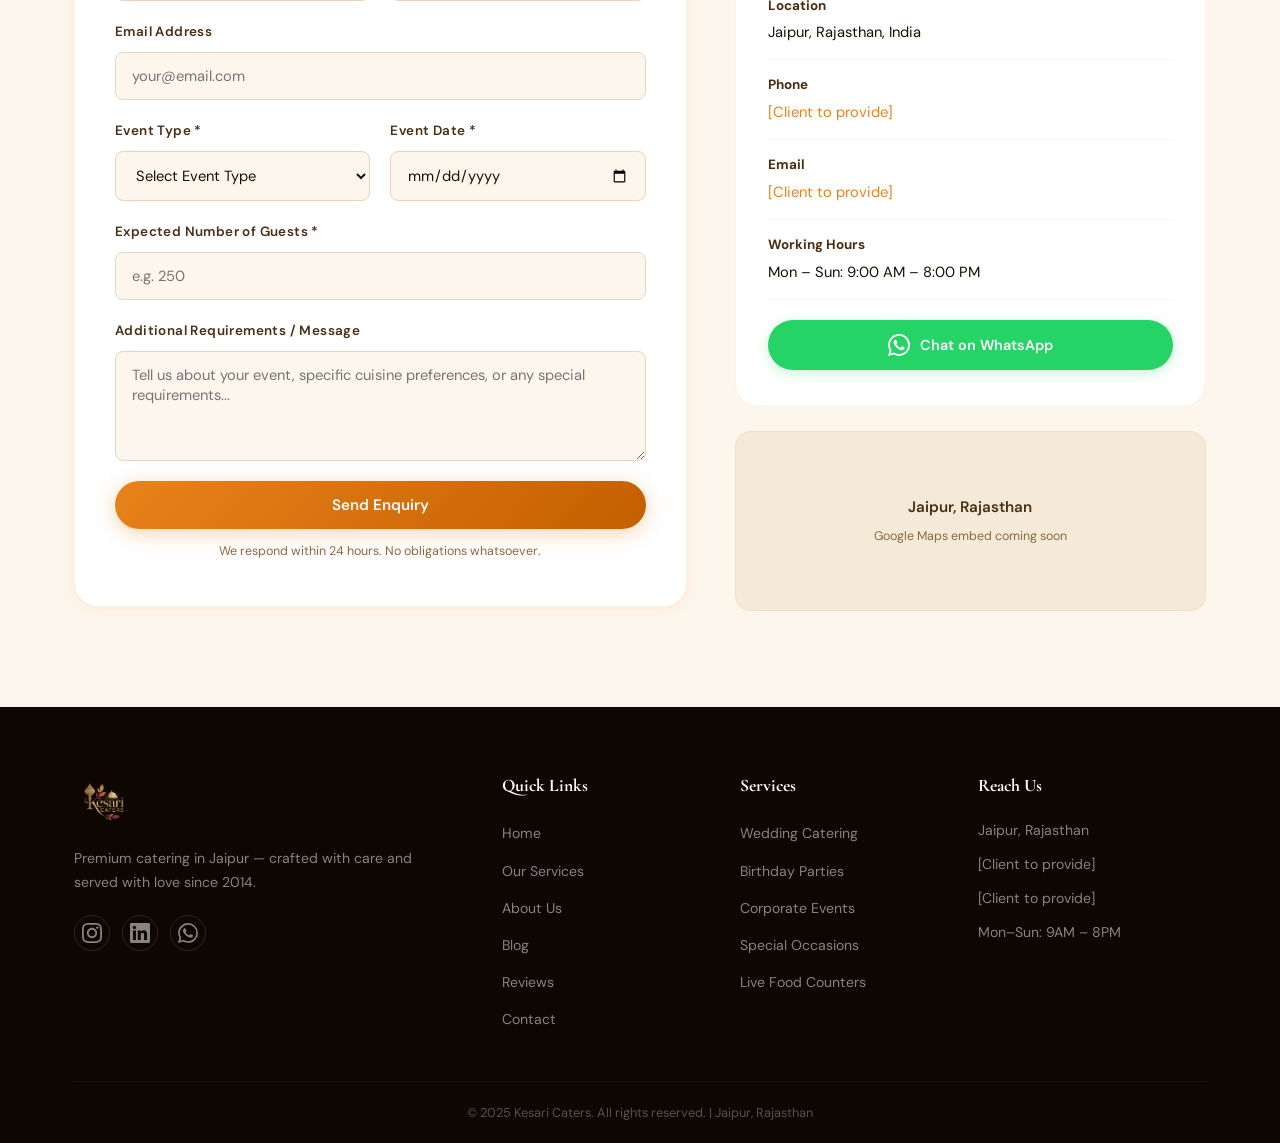
==== commit 959437db: "Update layout, add images, and remove emojis" ====
--- a/index.html
+++ b/index.html
@@ -87,32 +87,26 @@
       </div>
       <div class="why-grid">
         <div class="why-card" data-delay="0">
-          <div class="why-icon">🌿</div>
           <h3>Premium Quality Ingredients</h3>
           <p>We source only the finest, freshest ingredients. Every dish reflects our unwavering commitment to quality that you can taste.</p>
         </div>
         <div class="why-card" data-delay="100">
-          <div class="why-icon">✨</div>
           <h3>Hygiene at Every Step</h3>
           <p>From kitchen to your table — our cooking and serving staff follow rigorous hygiene protocols, certified and monitored.</p>
         </div>
         <div class="why-card" data-delay="200">
-          <div class="why-icon">🍽️</div>
           <h3>Beautiful Food Presentation</h3>
           <p>We believe food should delight the eyes before it tempts the palate. Every counter and dish is styled for elegance.</p>
         </div>
         <div class="why-card" data-delay="300">
-          <div class="why-icon">🏮</div>
           <h3>Cultural Expertise</h3>
           <p>From Rajasthani daal-baati to South Indian thalis — our chefs understand cultural traditions and serve food that feels like home.</p>
         </div>
         <div class="why-card" data-delay="400">
-          <div class="why-icon">👨‍🍳</div>
           <h3>Specialist Chefs Per Category</h3>
           <p>Dedicated experts for sweets, main courses, live counters, breads & more. Mastery in every department.</p>
         </div>
         <div class="why-card" data-delay="500">
-          <div class="why-icon">💛</div>
           <h3>Food-First Philosophy</h3>
           <p>Decorations impress. Food is remembered. We put quality food at the heart of every event we cater.</p>
         </div>
@@ -130,13 +124,10 @@
       </div>
 
       <div class="services-wrapper">
-        <div class="services-image">
-           <img src="wedding-setup.png" alt="Luxurious wedding catering setup" class="feature-img" />
-        </div>
         <div class="services-grid">
           <div class="service-card featured" id="service-wedding">
+            <img src="Changes/caterers-0.jpg.jpeg" alt="Wedding Catering" class="service-card-img" />
             <div class="service-card-inner">
-              <div class="service-emoji">💍</div>
               <h3>Wedding Catering</h3>
               <p class="service-tag">Our Core Specialty</p>
               <p>Full-scale catering for wedding ceremonies and receptions. We cover cocktail hours, main courses, desserts, and everything in between — with culturally sensitive, customized menus.</p>
@@ -151,8 +142,8 @@
           </div>
 
           <div class="service-card" id="service-birthday">
+            <img src="Changes/caters.jpg.jpeg" alt="Birthday Parties" class="service-card-img" />
             <div class="service-card-inner">
-              <div class="service-emoji">🎂</div>
               <h3>Birthday Parties</h3>
               <p class="service-tag">All Age Groups</p>
               <p>Custom menus designed for your theme and crowd — from colourful children's celebrations to milestone adult birthdays. Fresh food, cheerful presentation, joyful memories.</p>
@@ -166,8 +157,8 @@
           </div>
 
           <div class="service-card" id="service-corporate">
+            <img src="Changes/587643xc3wc654.jpg.jpeg" alt="Corporate Catering" class="service-card-img" />
             <div class="service-card-inner">
-              <div class="service-emoji">🏢</div>
               <h3>Corporate Catering</h3>
               <p class="service-tag">Punctual & Professional</p>
               <p>Professional catering for company events, conferences, office lunches & client meetings. We bring punctuality, hygiene, and polished service — making your event reflect your brand's standards.</p>
@@ -181,8 +172,8 @@
           </div>
 
           <div class="service-card" id="service-special">
+            <img src="Changes/5c04844d-3e6b-4cd1-aeee-2cd5a9706954.jpg.jpeg" alt="Special Events" class="service-card-img" />
             <div class="service-card-inner">
-              <div class="service-emoji">🎊</div>
               <h3>Special Events</h3>
               <p class="service-tag">Any Occasion</p>
               <p>Engagements, anniversaries, cultural festivals, farewell parties — no occasion is too unique. We make every special celebration even more memorable with our dedicated team.</p>
@@ -206,42 +197,34 @@
         </div>
         <div class="food-grid">
           <div class="food-card" id="food-sweets">
-            <div class="food-icon">🍬</div>
             <h4>Sweets & Mithai</h4>
             <p>All traditional Indian sweets across regional styles and flavours</p>
           </div>
           <div class="food-card" id="food-maincourse">
-            <div class="food-icon">🍛</div>
             <h4>Main Course</h4>
             <p>Curries, dals, gravies — veg & non-veg options</p>
           </div>
           <div class="food-card" id="food-starters">
-            <div class="food-icon">🥗</div>
             <h4>Starters & Snacks</h4>
             <p>Crispy, fresh, and flavourful starters served hot</p>
           </div>
           <div class="food-card" id="food-breads">
-            <div class="food-icon">🫓</div>
             <h4>Breads & Rotis</h4>
             <p>Naan, puri, paratha, kulcha, tandoori roti & more</p>
           </div>
           <div class="food-card" id="food-desserts">
-            <div class="food-icon">🍮</div>
             <h4>Desserts</h4>
             <p>Gulab jamun, kheer, halwa & custom dessert counters</p>
           </div>
           <div class="food-card" id="food-beverages">
-            <div class="food-icon">🥛</div>
             <h4>Beverages</h4>
             <p>Lassi, sherbets, fresh juices, welcome drinks & chaas</p>
           </div>
           <div class="food-card" id="food-regional">
-            <div class="food-icon">🗺️</div>
             <h4>Regional Cuisines</h4>
             <p>Rajasthani, Punjabi, South Indian, Gujarati & more</p>
           </div>
           <div class="food-card" id="food-live">
-            <div class="food-icon">🔥</div>
             <h4>Live Counters</h4>
             <p>Chaat, Pav Bhaji, Dosa, Jalebi — interactive stations</p>
           </div>
@@ -260,7 +243,7 @@
     <div class="container">
       <div class="our-story-layout">
         <div class="our-story-image-wrap">
-          <img src="our-story.jpeg" alt="Kesari Caters — our culinary story" class="our-story-img" />
+          <img src="Changes/our story (2).jpeg" alt="Kesari Caters — our culinary story" class="our-story-img" />
           <div class="our-story-badge">
             <span class="badge-number">10+</span>
             <span class="badge-text">Years of<br>Excellence</span>
@@ -283,21 +266,18 @@
           </p>
           <div class="about-values">
             <div class="value-item">
-              <span class="value-icon">⭐</span>
               <div>
                 <strong>Quality First</strong>
                 <p>Premium ingredients, no compromise</p>
               </div>
             </div>
             <div class="value-item">
-              <span class="value-icon">🛡️</span>
               <div>
                 <strong>Hygiene Always</strong>
                 <p>Kitchen to table, every step monitored</p>
               </div>
             </div>
             <div class="value-item">
-              <span class="value-icon">🤝</span>
               <div>
                 <strong>Client Focused</strong>
                 <p>Customized for every occasion and culture</p>
@@ -326,21 +306,18 @@
           </p>
           <div class="founder-highlights">
             <div class="fh-item">
-              <span class="fh-icon">👨‍🍳</span>
               <div>
                 <strong>Master of Regional Cuisines</strong>
                 <p>Expert in Rajasthani, Punjabi, Gujarati & South Indian traditions</p>
               </div>
             </div>
             <div class="fh-item">
-              <span class="fh-icon">🏆</span>
               <div>
                 <strong>Award-Winning Standards</strong>
                 <p>Recognized for hygiene, quality & guest satisfaction</p>
               </div>
             </div>
             <div class="fh-item">
-              <span class="fh-icon">💛</span>
               <div>
                 <strong>Food-First Philosophy</strong>
                 <p>Quality food over everything — always</p>
@@ -527,28 +504,24 @@
           <div class="contact-info-card">
             <h3>Contact Information</h3>
             <div class="contact-detail" id="contact-location">
-              <span class="contact-icon">📍</span>
               <div>
                 <strong>Location</strong>
                 <p>Jaipur, Rajasthan, India</p>
               </div>
             </div>
             <div class="contact-detail" id="contact-phone">
-              <span class="contact-icon">📞</span>
               <div>
                 <strong>Phone</strong>
                 <p><a href="tel:+919876543210">[Client to provide]</a></p>
               </div>
             </div>
             <div class="contact-detail" id="contact-email">
-              <span class="contact-icon">✉️</span>
               <div>
                 <strong>Email</strong>
                 <p><a href="mailto:info@kesaricaters.com">[Client to provide]</a></p>
               </div>
             </div>
             <div class="contact-detail" id="contact-hours">
-              <span class="contact-icon">🕐</span>
               <div>
                 <strong>Working Hours</strong>
                 <p>Mon – Sun: 9:00 AM – 8:00 PM</p>
@@ -564,7 +537,6 @@
 
           <div class="map-placeholder">
             <div class="map-inner">
-              <span class="map-icon">📍</span>
               <p>Jaipur, Rajasthan</p>
               <small>Google Maps embed coming soon</small>
             </div>
@@ -616,10 +588,10 @@
         </div>
         <div class="footer-contact-col">
           <h4>Reach Us</h4>
-          <p>📍 Jaipur, Rajasthan</p>
-          <p>📞 [Client to provide]</p>
-          <p>✉️ [Client to provide]</p>
-          <p>🕐 Mon–Sun: 9AM – 8PM</p>
+          <p>Jaipur, Rajasthan</p>
+          <p>[Client to provide]</p>
+          <p>[Client to provide]</p>
+          <p>Mon–Sun: 9AM – 8PM</p>
         </div>
       </div>
       <div class="footer-bottom">
--- a/style.css
+++ b/style.css
@@ -263,7 +263,7 @@
   overflow: hidden;
   background: 
     linear-gradient(135deg, rgba(26,10,0,0.85) 0%, rgba(61,26,0,0.7) 45%, rgba(26,10,0,0.9) 100%),
-    url('hero-spread.png') center/cover no-repeat;
+    url('Changes/Hero image.jpeg') center/cover no-repeat;
 }
 
 .hero-bg-overlay {
@@ -487,26 +487,18 @@
 }
 
 .services-wrapper {
-  display: grid;
-  grid-template-columns: 1fr;
-  gap: 40px;
-}
-@media (min-width: 1024px) {
-  .services-wrapper { grid-template-columns: 1fr 1.3fr; align-items: start; }
-}
-
-.services-image {
-  border-radius: var(--radius-lg);
-  overflow: hidden;
-  box-shadow: var(--shadow-md);
-  position: sticky;
-  top: 120px;
+  display: block;
 }
 
 .services-grid {
   display: grid;
   grid-template-columns: repeat(auto-fit, minmax(280px, 1fr));
   gap: 24px;
+}
+@media (min-width: 768px) {
+  .services-grid {
+    grid-template-columns: repeat(2, 1fr);
+  }
 }
 
 .service-card {
@@ -523,6 +515,13 @@
 .service-card.featured {
   border-color: rgba(232,130,26,0.35);
   box-shadow: 0 0 0 1px rgba(232,130,26,0.12), var(--shadow-sm);
+}
+
+.service-card-img {
+  width: 100%;
+  height: 200px;
+  object-fit: cover;
+  display: block;
 }
 
 .service-card-inner { padding: 36px 32px; }
